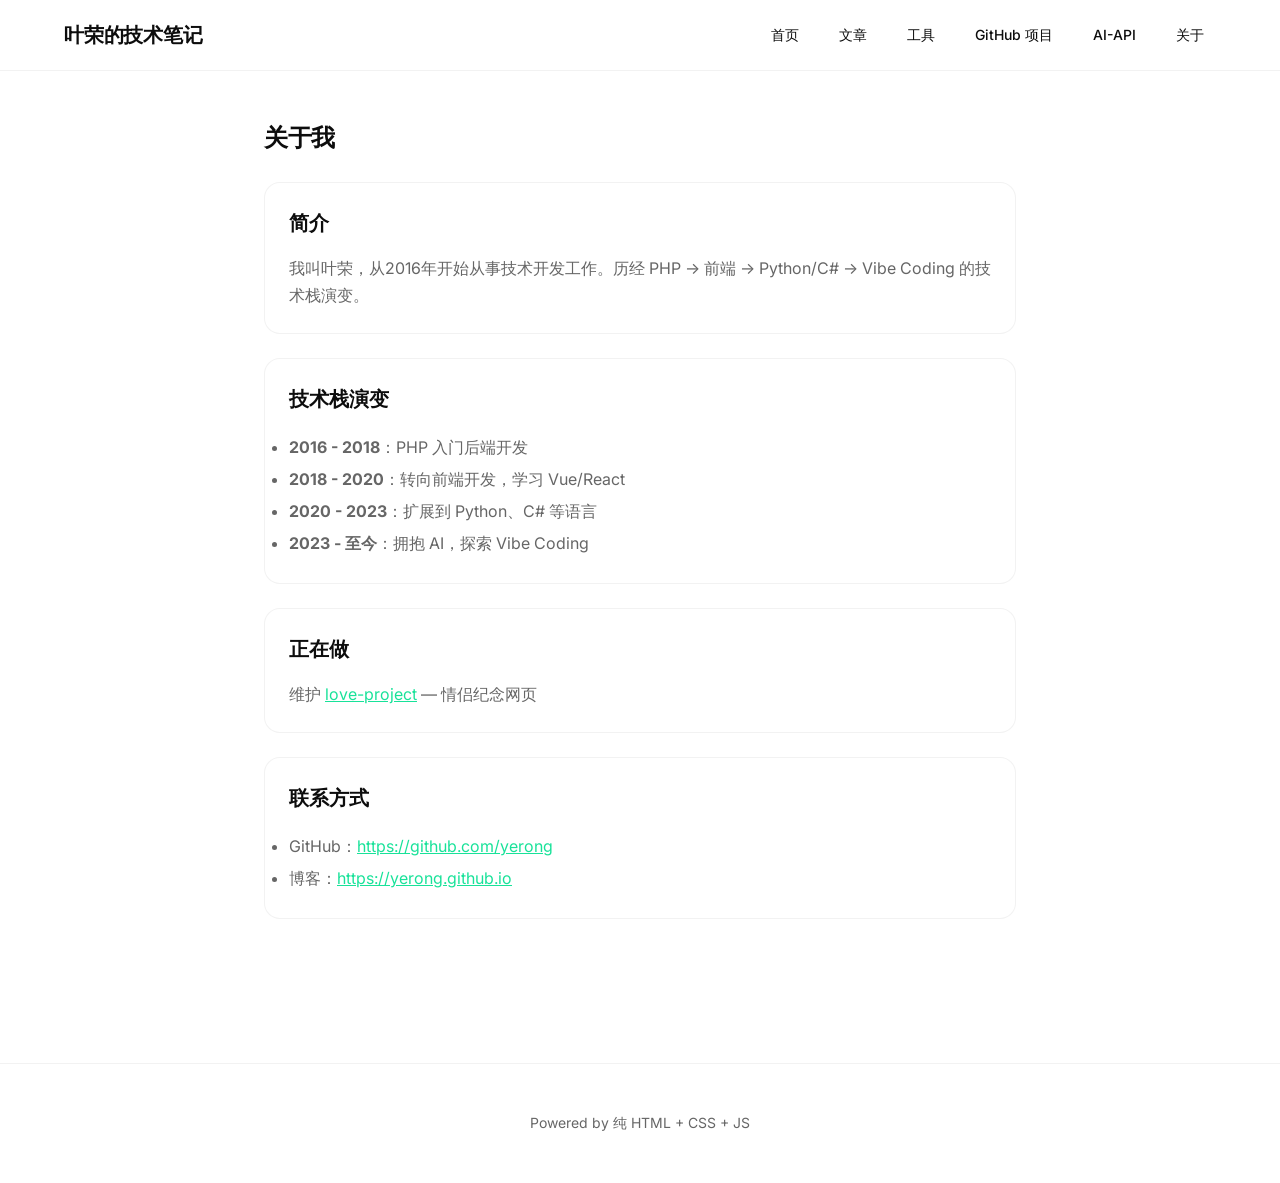
==== about.html @ 1085d3fd "feat: add mobile responsive navigation with hamburger menu - Add hamburger menu button for mobile - " ====
<!DOCTYPE html>
<html lang="zh-CN">
<head>
  <meta charset="UTF-8">
  <meta name="viewport" content="width=device-width, initial-scale=1.0">
  <title>关于 - 叶荣的技术笔记</title>
  <link rel="preconnect" href="https://fonts.googleapis.com">
  <link rel="preconnect" href="https://fonts.gstatic.com" crossorigin>
  <link href="https://fonts.googleapis.com/css2?family=Inter:wght@400;500;600&display=swap" rel="stylesheet">
  <link rel="stylesheet" href="css/style.css">
</head>
<body data-page="about">
  <!-- Header -->
  <header class="header">
    <div class="container header-inner">
      <a href="index.html" class="logo">叶荣的技术笔记</a>
      <nav class="nav">
        <a href="index.html">首页</a>
        <a href="blog.html">文章</a>
        <a href="tools.html">工具</a>
        <a href="github.html">GitHub 项目</a>
        <a href="ai.html">AI-API</a>
        <a href="about.html">关于</a>
      </nav>
      <button class="mobile-menu-btn" onclick="toggleMobileMenu()">
        <svg width="24" height="24" viewBox="0 0 24 24" fill="none" stroke="currentColor" stroke-width="2">
          <line x1="3" y1="6" x2="21" y2="6"></line>
          <line x1="3" y1="12" x2="21" y2="12"></line>
          <line x1="3" y1="18" x2="21" y2="18"></line>
        </svg>
      </button>
    </div>
  </header>

  <!-- Main Content -->
  <section class="section">
    <div class="container container-narrow">
      <h1 class="section-title">关于我</h1>

      <div class="card" style="margin-bottom: var(--space-5);">
        <h2 style="font-size: 20px; margin-bottom: var(--space-4);">简介</h2>
        <p style="color: var(--color-text-secondary); line-height: 1.7;">
          我叫叶荣，从2016年开始从事技术开发工作。历经 PHP → 前端 → Python/C# → Vibe Coding 的技术栈演变。
        </p>
      </div>

      <div class="card" style="margin-bottom: var(--space-5);">
        <h2 style="font-size: 20px; margin-bottom: var(--space-4);">技术栈演变</h2>
        <ul style="color: var(--color-text-secondary); line-height: 2;">
          <li><strong>2016 - 2018</strong>：PHP 入门后端开发</li>
          <li><strong>2018 - 2020</strong>：转向前端开发，学习 Vue/React</li>
          <li><strong>2020 - 2023</strong>：扩展到 Python、C# 等语言</li>
          <li><strong>2023 - 至今</strong>：拥抱 AI，探索 Vibe Coding</li>
        </ul>
      </div>

      <div class="card" style="margin-bottom: var(--space-5);">
        <h2 style="font-size: 20px; margin-bottom: var(--space-4);">正在做</h2>
        <p style="color: var(--color-text-secondary); line-height: 1.7;">
          维护 <a href="https://github.com/yerong/love-project" style="color: var(--color-brand);">love-project</a> — 情侣纪念网页
        </p>
      </div>

      <div class="card">
        <h2 style="font-size: 20px; margin-bottom: var(--space-4);">联系方式</h2>
        <ul style="color: var(--color-text-secondary); line-height: 2;">
          <li>GitHub：<a href="https://github.com/yerong" style="color: var(--color-brand);">https://github.com/yerong</a></li>
          <li>博客：<a href="https://yerong.github.io" style="color: var(--color-brand);">https://yerong.github.io</a></li>
        </ul>
      </div>
    </div>
  </section>

  <!-- Footer -->
  <footer class="footer">
    <div class="container">
      <p>Powered by 纯 HTML + CSS + JS</p>
    </div>
  </footer>
</body>
</html>
---- css/style.css ----
/* Mintlify-inspired Design System */

:root {
  /* Colors */
  --color-primary: #0d0d0d;
  --color-background: #ffffff;
  --color-brand: #18E299;
  --color-brand-light: #d4fae8;
  --color-brand-deep: #0fa76e;
  --color-text-secondary: #666666;
  --color-border: rgba(0, 0, 0, 0.05);
  --color-border-medium: rgba(0, 0, 0, 0.08);

  /* Typography */
  --font-sans: 'Inter', -apple-system, BlinkMacSystemFont, 'Segoe UI', sans-serif;
  --font-mono: 'Geist Mono', 'SF Mono', 'Fira Code', monospace;

  /* Spacing */
  --space-1: 4px;
  --space-2: 8px;
  --space-3: 12px;
  --space-4: 16px;
  --space-5: 24px;
  --space-6: 32px;
  --space-8: 48px;
  --space-12: 96px;

  /* Radius */
  --radius-sm: 4px;
  --radius-md: 8px;
  --radius-lg: 16px;
  --radius-xl: 24px;
  --radius-full: 9999px;
}

* {
  margin: 0;
  padding: 0;
  box-sizing: border-box;
}

html {
  scroll-behavior: smooth;
}

body {
  font-family: var(--font-sans);
  font-size: 16px;
  line-height: 1.6;
  color: var(--color-primary);
  background: var(--color-background);
  -webkit-font-smoothing: antialiased;
}

/* Layout */
.container {
  max-width: 1200px;
  margin: 0 auto;
  padding: 0 var(--space-5);
}

.container-narrow {
  max-width: 800px;
  margin: 0 auto;
  padding: 0 var(--space-5);
}

/* Header */
.header {
  position: sticky;
  top: 0;
  z-index: 100;
  background: rgba(255, 255, 255, 0.9);
  backdrop-filter: blur(12px);
  border-bottom: 1px solid var(--color-border);
  padding: var(--space-4) 0;
}

.header-inner {
  display: flex;
  align-items: center;
  justify-content: space-between;
}

.logo {
  font-size: 20px;
  font-weight: 600;
  color: var(--color-primary);
  text-decoration: none;
  letter-spacing: -0.2px;
}

.logo:hover {
  color: var(--color-brand);
}

.nav {
  display: flex;
  gap: var(--space-4);
}

.nav a {
  font-size: 14px;
  font-weight: 500;
  color: var(--color-primary);
  text-decoration: none;
  padding: var(--space-2) var(--space-3);
  border-radius: var(--radius-md);
  transition: all 0.2s ease;
}

.nav a:hover {
  color: var(--color-brand);
  background: var(--color-brand-light);
}

.nav a.active {
  color: var(--color-brand);
  background: var(--color-brand-light);
}

.mobile-menu-btn {
  display: none;
  background: none;
  border: none;
  cursor: pointer;
  padding: var(--space-2);
  color: var(--color-primary);
}

/* Hero */
.hero {
  padding: var(--space-12) 0;
  text-align: center;
}

.hero h1 {
  font-size: 48px;
  font-weight: 600;
  letter-spacing: -1px;
  line-height: 1.2;
  margin-bottom: var(--space-4);
}

.hero p {
  font-size: 18px;
  color: var(--color-text-secondary);
  max-width: 600px;
  margin: 0 auto;
}

/* Buttons */
.btn {
  display: inline-flex;
  align-items: center;
  justify-content: center;
  padding: var(--space-3) var(--space-5);
  font-family: var(--font-sans);
  font-size: 15px;
  font-weight: 500;
  line-height: 1;
  text-decoration: none;
  border-radius: var(--radius-full);
  border: none;
  cursor: pointer;
  transition: all 0.2s ease;
}

.btn-primary {
  background: var(--color-primary);
  color: #ffffff;
  box-shadow: rgba(0, 0, 0, 0.06) 0px 1px 2px;
}

.btn-primary:hover {
  opacity: 0.9;
}

.btn-secondary {
  background: var(--color-background);
  color: var(--color-primary);
  border: 1px solid var(--color-border-medium);
}

.btn-secondary:hover {
  opacity: 0.9;
}

.btn-brand {
  background: var(--color-brand);
  color: var(--color-primary);
}

.btn-brand:hover {
  background: var(--color-brand-deep);
}

/* Cards */
.card {
  background: var(--color-background);
  border: 1px solid var(--color-border);
  border-radius: var(--radius-lg);
  padding: var(--space-5);
  transition: border-color 0.2s ease;
}

.card:hover {
  border-color: var(--color-border-medium);
}

.card-sm {
  padding: var(--space-4);
}

/* Article Cards */
.article-card {
  display: block;
  text-decoration: none;
  color: inherit;
  padding: var(--space-5);
  border: 1px solid var(--color-border);
  border-radius: var(--radius-lg);
  transition: all 0.2s ease;
}

.article-card:hover {
  border-color: var(--color-border-medium);
  transform: translateY(-2px);
  box-shadow: rgba(0, 0, 0, 0.03) 0px 4px 8px;
}

.article-card h3 {
  font-size: 18px;
  font-weight: 600;
  margin-bottom: var(--space-2);
  letter-spacing: -0.2px;
}

.article-card p {
  font-size: 14px;
  color: var(--color-text-secondary);
  line-height: 1.5;
}

.article-meta {
  display: flex;
  gap: var(--space-4);
  margin-top: var(--space-3);
  font-size: 13px;
  color: var(--color-text-secondary);
}

/* Tags */
.tag {
  display: inline-flex;
  align-items: center;
  padding: var(--space-1) var(--space-3);
  font-size: 13px;
  font-weight: 500;
  border-radius: var(--radius-full);
  background: var(--color-brand-light);
  color: var(--color-brand-deep);
}

.tag-secondary {
  background: #f5f5f5;
  color: var(--color-text-secondary);
}

/* Category Pills */
.category-pills {
  display: flex;
  gap: var(--space-2);
  flex-wrap: wrap;
  margin-bottom: var(--space-6);
}

.category-pill {
  padding: var(--space-2) var(--space-4);
  font-size: 14px;
  font-weight: 500;
  border-radius: var(--radius-full);
  border: 1px solid var(--color-border);
  background: var(--color-background);
  color: var(--color-text-secondary);
  cursor: pointer;
  transition: all 0.2s ease;
}

.category-pill:hover {
  border-color: var(--color-brand);
  color: var(--color-brand);
}

.category-pill.active {
  background: var(--color-primary);
  color: #ffffff;
  border-color: var(--color-primary);
}

/* Article List */
.article-list {
  display: flex;
  flex-direction: column;
  gap: var(--space-4);
}

/* Article Detail */
.article-header {
  padding: var(--space-8) 0;
  border-bottom: 1px solid var(--color-border);
  margin-bottom: var(--space-6);
}

.article-header h1 {
  font-size: 36px;
  font-weight: 600;
  letter-spacing: -0.8px;
  line-height: 1.2;
  margin-bottom: var(--space-4);
}

.article-content {
  font-size: 17px;
  line-height: 1.7;
}

.article-content h1,
.article-content h2,
.article-content h3,
.article-content h4 {
  margin-top: var(--space-8);
  margin-bottom: var(--space-4);
  letter-spacing: -0.2px;
}

.article-content h1 { font-size: 28px; }
.article-content h2 { font-size: 24px; }
.article-content h3 { font-size: 20px; }

.article-content p {
  margin-bottom: var(--space-4);
}

.article-content a {
  color: var(--color-brand);
  text-decoration: underline;
  text-underline-offset: 2px;
}

.article-content a:hover {
  color: var(--color-brand-deep);
}

.article-content code {
  font-family: var(--font-mono);
  font-size: 14px;
  background: #f5f5f5;
  padding: 2px 6px;
  border-radius: var(--radius-sm);
}

.article-content pre {
  background: #0d0d0d;
  color: #ffffff;
  padding: var(--space-4);
  border-radius: var(--radius-md);
  overflow-x: auto;
  margin: var(--space-5) 0;
}

.article-content pre code {
  background: none;
  padding: 0;
  color: inherit;
}

.article-content blockquote {
  border-left: 3px solid var(--color-brand);
  padding-left: var(--space-4);
  margin: var(--space-5) 0;
  color: var(--color-text-secondary);
  font-style: italic;
}

.article-content ul,
.article-content ol {
  margin: var(--space-4) 0;
  padding-left: var(--space-6);
}

.article-content li {
  margin-bottom: var(--space-2);
}

/* Comments Section */
.comments-section {
  margin-top: var(--space-12);
  padding-top: var(--space-8);
  border-top: 1px solid var(--color-border);
}

/* Tools Page */
.tools-grid {
  display: grid;
  grid-template-columns: repeat(auto-fill, minmax(280px, 1fr));
  gap: var(--space-4);
}

.tool-category {
  margin-bottom: var(--space-8);
}

.tool-category h2 {
  font-size: 20px;
  font-weight: 600;
  margin-bottom: var(--space-4);
  padding-bottom: var(--space-2);
  border-bottom: 1px solid var(--color-border);
}

.tool-item {
  display: flex;
  align-items: flex-start;
  gap: var(--space-3);
  padding: var(--space-3);
  border-radius: var(--radius-md);
  text-decoration: none;
  color: inherit;
  transition: all 0.2s ease;
  border: 1px solid var(--color-border);
}

.tool-item:hover {
  border-color: var(--color-brand);
  background: var(--color-brand-light);
}

.tool-item-icon {
  width: 36px;
  height: 36px;
  border-radius: var(--radius-md);
  background: #f5f5f5;
  display: flex;
  align-items: center;
  justify-content: center;
  font-size: 14px;
  font-weight: 600;
  flex-shrink: 0;
  color: var(--color-text-secondary);
}

.tool-item:hover .tool-item-icon {
  background: var(--color-brand);
  color: white;
}

.tool-item-content {
  flex: 1;
  min-width: 0;
}

.tool-item-title {
  font-size: 14px;
  font-weight: 500;
  color: var(--color-primary);
  white-space: nowrap;
  overflow: hidden;
  text-overflow: ellipsis;
}

.tool-item-desc {
  font-size: 12px;
  color: var(--color-text-secondary);
  margin-top: 2px;
  display: -webkit-box;
  -webkit-line-clamp: 2;
  -webkit-box-orient: vertical;
  overflow: hidden;
}

/* GitHub Projects Section - Larger Cards */
.github-projects-section {
  margin-top: var(--space-8);
}

.github-projects-section h2 {
  font-size: 20px;
  font-weight: 600;
  margin-bottom: var(--space-4);
  padding-bottom: var(--space-2);
  border-bottom: 1px solid var(--color-border);
}

.github-grid {
  display: grid;
  grid-template-columns: repeat(auto-fill, minmax(320px, 1fr));
  gap: var(--space-4);
}

.github-grid-full {
  display: grid;
  grid-template-columns: repeat(auto-fill, minmax(340px, 1fr));
  gap: var(--space-5);
}

.github-card {
  display: block;
  padding: var(--space-4);
  border: 1px solid var(--color-border);
  border-radius: var(--radius-lg);
  text-decoration: none;
  color: inherit;
  transition: all 0.2s ease;
}

.github-card:hover {
  border-color: var(--color-brand);
  transform: translateY(-2px);
  box-shadow: 0 4px 12px rgba(24, 226, 153, 0.1);
}

.github-card-header {
  display: flex;
  align-items: center;
  gap: var(--space-3);
  margin-bottom: var(--space-3);
}

.github-card-icon {
  width: 40px;
  height: 40px;
  border-radius: var(--radius-md);
  background: #24292e;
  display: flex;
  align-items: center;
  justify-content: center;
  color: white;
  font-size: 12px;
  font-weight: 600;
  flex-shrink: 0;
}

.github-card:hover .github-card-icon {
  background: var(--color-brand);
}

.github-card-title {
  font-size: 15px;
  font-weight: 600;
  color: var(--color-primary);
  white-space: nowrap;
  overflow: hidden;
  text-overflow: ellipsis;
}

.github-card-desc {
  font-size: 13px;
  color: var(--color-text-secondary);
  line-height: 1.5;
  display: -webkit-box;
  -webkit-line-clamp: 2;
  -webkit-box-orient: vertical;
  overflow: hidden;
}

.github-card-link {
  display: inline-flex;
  align-items: center;
  gap: var(--space-1);
  margin-top: var(--space-3);
  font-size: 13px;
  color: var(--color-brand);
  font-weight: 500;
}

.github-card:hover .github-card-link {
  color: var(--color-brand-deep);
}

/* AI Platform Cards */
.ai-grid {
  display: grid;
  grid-template-columns: repeat(auto-fill, minmax(300px, 1fr));
  gap: var(--space-4);
}

.ai-card {
  display: block;
  padding: var(--space-4);
  border: 1px solid var(--color-border);
  border-radius: var(--radius-lg);
  text-decoration: none;
  color: inherit;
  transition: all 0.2s ease;
}

.ai-card:hover {
  border-color: var(--color-brand);
  transform: translateY(-2px);
  box-shadow: 0 4px 12px rgba(24, 226, 153, 0.1);
}

.ai-card-header {
  display: flex;
  align-items: center;
  gap: var(--space-3);
  margin-bottom: var(--space-3);
}

.ai-card-icon {
  width: 40px;
  height: 40px;
  border-radius: var(--radius-md);
  display: flex;
  align-items: center;
  justify-content: center;
  color: white;
  font-size: 12px;
  font-weight: 600;
  flex-shrink: 0;
}

.ai-card:hover .ai-card-icon {
  background: var(--color-brand) !important;
}

.ai-card-title {
  font-size: 15px;
  font-weight: 600;
  color: var(--color-primary);
}

.ai-card-desc {
  font-size: 13px;
  color: var(--color-text-secondary);
  line-height: 1.5;
}

/* Footer */
.footer {
  padding: var(--space-8) 0;
  border-top: 1px solid var(--color-border);
  margin-top: var(--space-12);
  text-align: center;
  color: var(--color-text-secondary);
  font-size: 14px;
}

/* Section */
.section {
  padding: var(--space-8) 0;
}

.section-title {
  font-size: 24px;
  font-weight: 600;
  margin-bottom: var(--space-5);
  letter-spacing: -0.4px;
}

/* Empty State */
.empty-state {
  text-align: center;
  padding: var(--space-12) var(--space-5);
  color: var(--color-text-secondary);
}

.empty-state h3 {
  font-size: 18px;
  margin-bottom: var(--space-2);
}

/* Responsive */
@media (max-width: 768px) {
  .header-inner {
    flex-direction: column;
    gap: var(--space-4);
  }

  .nav {
    display: none;
    flex-wrap: wrap;
    justify-content: center;
    gap: var(--space-2);
    padding: var(--space-3) 0;
    border-top: 1px solid var(--color-border);
  }

  .nav.active {
    display: flex;
  }

  .nav a {
    font-size: 13px;
    padding: var(--space-1) var(--space-2);
  }

  .mobile-menu-btn {
    display: flex;
  }

  .hero h1 {
    font-size: 32px;
  }

  .hero p {
    font-size: 16px;
  }

  .article-header h1 {
    font-size: 28px;
  }

  .tools-grid,
  .github-grid,
  .github-grid-full,
  .ai-grid {
    grid-template-columns: 1fr;
  }
}
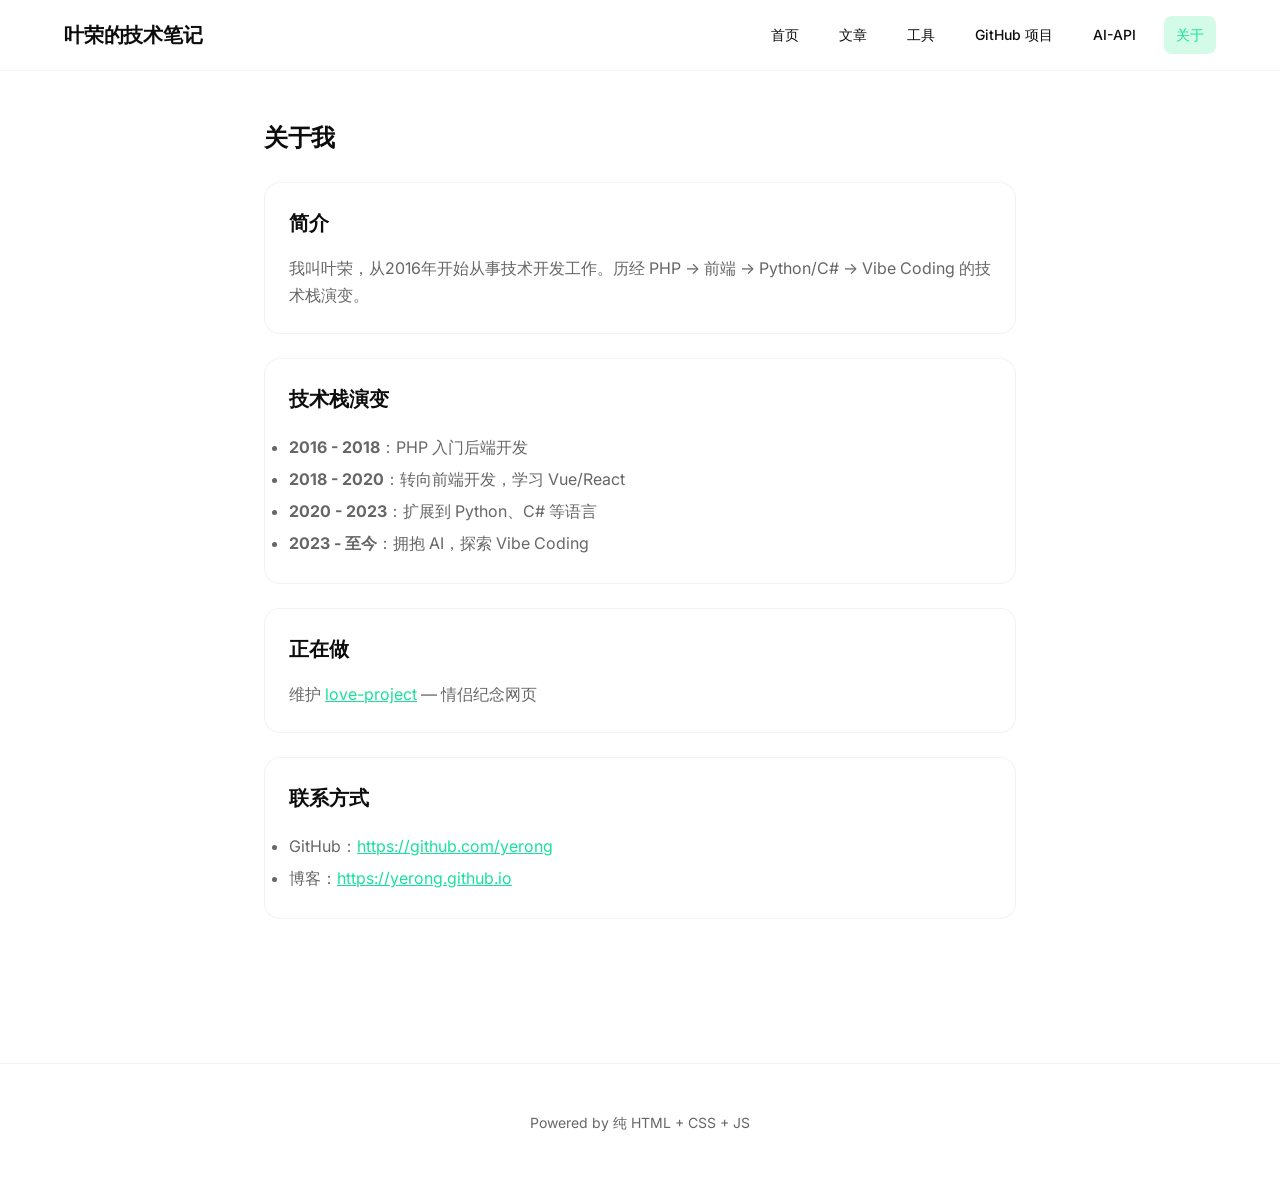
==== commit 740bc834: "fix: add app.js to all pages and improve mobile nav - Load app.js on tools, github, ai, about pages " ====
--- a/about.html
+++ b/about.html
@@ -77,5 +77,7 @@
       <p>Powered by 纯 HTML + CSS + JS</p>
     </div>
   </footer>
+
+  <script src="js/app.js"></script>
 </body>
 </html>
--- a/css/style.css
+++ b/css/style.css
@@ -70,7 +70,7 @@
   position: sticky;
   top: 0;
   z-index: 100;
-  background: rgba(255, 255, 255, 0.9);
+  background: rgba(255, 255, 255, 0.95);
   backdrop-filter: blur(12px);
   border-bottom: 1px solid var(--color-border);
   padding: var(--space-4) 0;
@@ -673,18 +673,38 @@
 
 /* Responsive */
 @media (max-width: 768px) {
+  .header {
+    padding: var(--space-3) 0;
+  }
+
   .header-inner {
+    flex-direction: row;
+    justify-content: space-between;
+    align-items: center;
+  }
+
+  .logo {
+    font-size: 18px;
+  }
+
+  .mobile-menu-btn {
+    display: flex;
+    padding: var(--space-2);
+  }
+
+  .nav {
+    position: absolute;
+    top: 100%;
+    left: 0;
+    right: 0;
+    background: white;
     flex-direction: column;
-    gap: var(--space-4);
-  }
-
-  .nav {
+    gap: 0;
+    padding: 0;
+    border-top: 1px solid var(--color-border);
+    box-shadow: 0 4px 12px rgba(0,0,0,0.1);
     display: none;
-    flex-wrap: wrap;
-    justify-content: center;
-    gap: var(--space-2);
-    padding: var(--space-3) 0;
-    border-top: 1px solid var(--color-border);
+    z-index: 99;
   }
 
   .nav.active {
@@ -692,24 +712,35 @@
   }
 
   .nav a {
-    font-size: 13px;
-    padding: var(--space-1) var(--space-2);
-  }
-
-  .mobile-menu-btn {
-    display: flex;
+    display: block;
+    padding: var(--space-4);
+    font-size: 15px;
+    border-bottom: 1px solid var(--color-border);
+    text-align: center;
+  }
+
+  .nav a:last-child {
+    border-bottom: none;
+  }
+
+  .nav a:hover {
+    background: var(--color-brand-light);
+  }
+
+  .hero {
+    padding: var(--space-8) 0;
   }
 
   .hero h1 {
-    font-size: 32px;
+    font-size: 28px;
   }
 
   .hero p {
-    font-size: 16px;
+    font-size: 14px;
   }
 
   .article-header h1 {
-    font-size: 28px;
+    font-size: 24px;
   }
 
   .tools-grid,
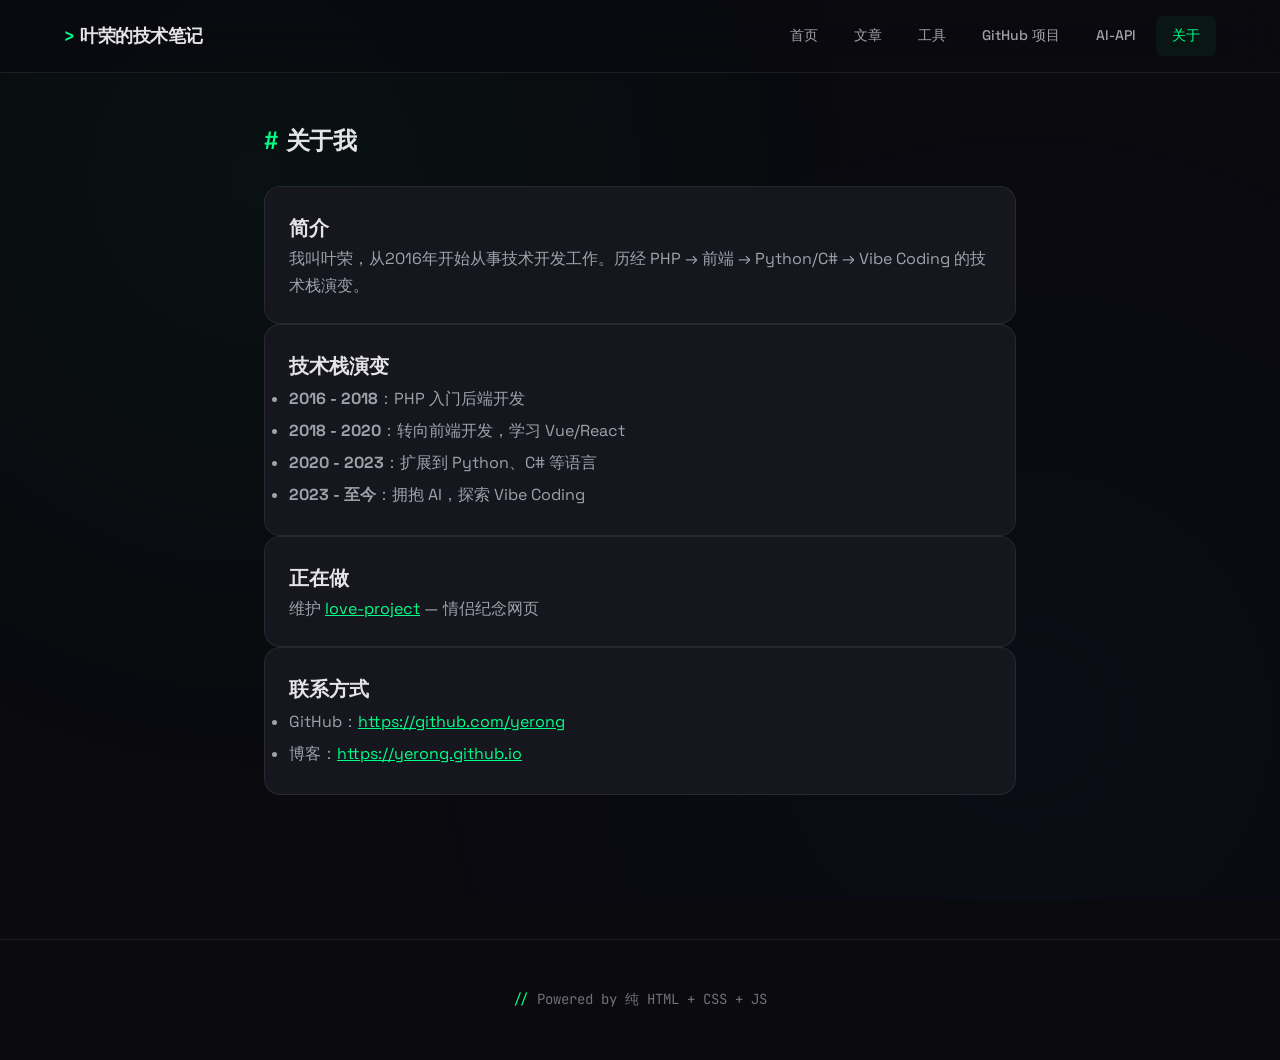
==== commit 109e338c: "feat: 优化博客界面，采用全新赛博朋克极简主义设计，更新所有页面样式和字体" ====
--- a/about.html
+++ b/about.html
@@ -6,7 +6,7 @@
   <title>关于 - 叶荣的技术笔记</title>
   <link rel="preconnect" href="https://fonts.googleapis.com">
   <link rel="preconnect" href="https://fonts.gstatic.com" crossorigin>
-  <link href="https://fonts.googleapis.com/css2?family=Inter:wght@400;500;600&display=swap" rel="stylesheet">
+  <link href="https://fonts.googleapis.com/css2?family=Space+Grotesk:wght@400;500;600;700&family=JetBrains+Mono:wght@400;500;600&display=swap" rel="stylesheet">
   <link rel="stylesheet" href="css/style.css">
 </head>
 <body data-page="about">
--- a/css/style.css
+++ b/css/style.css
@@ -1,37 +1,71 @@
-/* Mintlify-inspired Design System */
+/* ========================================
+   CYBER TECH BLOG - Design System
+   现代极简主义 + 技术感 + 赛博朋克元素
+   ======================================== */
 
 :root {
-  /* Colors */
-  --color-primary: #0d0d0d;
-  --color-background: #ffffff;
-  --color-brand: #18E299;
-  --color-brand-light: #d4fae8;
-  --color-brand-deep: #0fa76e;
-  --color-text-secondary: #666666;
-  --color-border: rgba(0, 0, 0, 0.05);
-  --color-border-medium: rgba(0, 0, 0, 0.08);
-
+  /* Colors - Dark Theme with Neon Accents */
+  --color-bg-primary: #0a0a0f;
+  --color-bg-secondary: #12121a;
+  --color-bg-tertiary: #1a1a24;
+  --color-bg-card: #16161f;
+  --color-bg-hover: #1e1e2a;
+  
+  --color-text-primary: #e4e4e7;
+  --color-text-secondary: #a1a1aa;
+  --color-text-muted: #71717a;
+  
+  --color-brand: #00ff88;
+  --color-brand-dim: #00cc6a;
+  --color-brand-glow: rgba(0, 255, 136, 0.15);
+  --color-brand-subtle: rgba(0, 255, 136, 0.05);
+  
+  --color-accent-blue: #3b82f6;
+  --color-accent-purple: #a855f7;
+  --color-accent-orange: #f97316;
+  --color-accent-pink: #ec4899;
+  
+  --color-border: rgba(255, 255, 255, 0.08);
+  --color-border-hover: rgba(255, 255, 255, 0.15);
+  --color-border-brand: rgba(0, 255, 136, 0.3);
+  
   /* Typography */
-  --font-sans: 'Inter', -apple-system, BlinkMacSystemFont, 'Segoe UI', sans-serif;
-  --font-mono: 'Geist Mono', 'SF Mono', 'Fira Code', monospace;
-
+  --font-display: 'Space Grotesk', -apple-system, sans-serif;
+  --font-body: 'Space Grotesk', -apple-system, sans-serif;
+  --font-mono: 'JetBrains Mono', 'Fira Code', monospace;
+  
   /* Spacing */
-  --space-1: 4px;
-  --space-2: 8px;
-  --space-3: 12px;
-  --space-4: 16px;
-  --space-5: 24px;
-  --space-6: 32px;
-  --space-8: 48px;
-  --space-12: 96px;
-
+  --space-xs: 4px;
+  --space-sm: 8px;
+  --space-md: 16px;
+  --space-lg: 24px;
+  --space-xl: 32px;
+  --space-2xl: 48px;
+  --space-3xl: 64px;
+  --space-4xl: 96px;
+  
   /* Radius */
-  --radius-sm: 4px;
-  --radius-md: 8px;
+  --radius-sm: 6px;
+  --radius-md: 12px;
   --radius-lg: 16px;
   --radius-xl: 24px;
   --radius-full: 9999px;
-}
+  
+  /* Shadows */
+  --shadow-sm: 0 2px 8px rgba(0, 0, 0, 0.3);
+  --shadow-md: 0 4px 16px rgba(0, 0, 0, 0.4);
+  --shadow-lg: 0 8px 32px rgba(0, 0, 0, 0.5);
+  --shadow-glow: 0 0 20px rgba(0, 255, 136, 0.2);
+  
+  /* Transitions */
+  --transition-fast: 0.15s ease;
+  --transition-base: 0.25s ease;
+  --transition-slow: 0.4s ease;
+}
+
+/* ========================================
+   Base Styles
+   ======================================== */
 
 * {
   margin: 0;
@@ -41,53 +75,99 @@
 
 html {
   scroll-behavior: smooth;
+  font-size: 16px;
 }
 
 body {
-  font-family: var(--font-sans);
-  font-size: 16px;
-  line-height: 1.6;
-  color: var(--color-primary);
-  background: var(--color-background);
+  font-family: var(--font-body);
+  font-size: 1rem;
+  line-height: 1.7;
+  color: var(--color-text-primary);
+  background: var(--color-bg-primary);
   -webkit-font-smoothing: antialiased;
-}
-
-/* Layout */
+  -moz-osx-font-smoothing: grayscale;
+  overflow-x: hidden;
+}
+
+body::before {
+  content: '';
+  position: fixed;
+  top: 0;
+  left: 0;
+  right: 0;
+  bottom: 0;
+  background: 
+    radial-gradient(circle at 20% 20%, rgba(0, 255, 136, 0.03) 0%, transparent 50%),
+    radial-gradient(circle at 80% 80%, rgba(59, 130, 246, 0.03) 0%, transparent 50%);
+  pointer-events: none;
+  z-index: -1;
+}
+
+::selection {
+  background: var(--color-brand);
+  color: var(--color-bg-primary);
+}
+
+/* ========================================
+   Layout
+   ======================================== */
+
 .container {
   max-width: 1200px;
   margin: 0 auto;
-  padding: 0 var(--space-5);
+  padding: 0 var(--space-lg);
 }
 
 .container-narrow {
   max-width: 800px;
   margin: 0 auto;
-  padding: 0 var(--space-5);
-}
-
-/* Header */
+  padding: 0 var(--space-lg);
+}
+
+/* ========================================
+   Header
+   ======================================== */
+
 .header {
   position: sticky;
   top: 0;
   z-index: 100;
-  background: rgba(255, 255, 255, 0.95);
-  backdrop-filter: blur(12px);
+  background: rgba(10, 10, 15, 0.8);
+  backdrop-filter: blur(20px);
   border-bottom: 1px solid var(--color-border);
-  padding: var(--space-4) 0;
+  padding: var(--space-md) 0;
 }
 
 .header-inner {
   display: flex;
   align-items: center;
   justify-content: space-between;
+  gap: var(--space-lg);
 }
 
 .logo {
-  font-size: 20px;
+  font-family: var(--font-mono);
+  font-size: 1.125rem;
   font-weight: 600;
-  color: var(--color-primary);
+  color: var(--color-text-primary);
   text-decoration: none;
-  letter-spacing: -0.2px;
+  letter-spacing: -0.5px;
+  position: relative;
+  padding-left: var(--space-md);
+}
+
+.logo::before {
+  content: '>';
+  position: absolute;
+  left: 0;
+  color: var(--color-brand);
+  font-weight: 700;
+  animation: blink 1.5s infinite;
+}
+
+@keyframes blink {
+  0%, 50% { opacity: 1; }
+  51%, 100% { opacity: 0; }
 }
 
 .logo:hover {
@@ -96,363 +176,501 @@
 
 .nav {
   display: flex;
-  gap: var(--space-4);
+  gap: var(--space-xs);
 }
 
 .nav a {
-  font-size: 14px;
+  font-size: 0.875rem;
   font-weight: 500;
-  color: var(--color-primary);
+  color: var(--color-text-secondary);
   text-decoration: none;
-  padding: var(--space-2) var(--space-3);
-  border-radius: var(--radius-md);
-  transition: all 0.2s ease;
+  padding: var(--space-sm) var(--space-md);
+  border-radius: var(--radius-sm);
+  transition: all var(--transition-fast);
+  position: relative;
 }
 
 .nav a:hover {
-  color: var(--color-brand);
-  background: var(--color-brand-light);
+  color: var(--color-text-primary);
+  background: var(--color-bg-hover);
 }
 
 .nav a.active {
   color: var(--color-brand);
-  background: var(--color-brand-light);
+  background: var(--color-brand-subtle);
 }
 
 .mobile-menu-btn {
   display: none;
   background: none;
-  border: none;
+  border: 1px solid var(--color-border);
+  border-radius: var(--radius-sm);
   cursor: pointer;
-  padding: var(--space-2);
-  color: var(--color-primary);
-}
-
-/* Hero */
+  padding: var(--space-sm);
+  color: var(--color-text-primary);
+  transition: all var(--transition-fast);
+}
+
+.mobile-menu-btn:hover {
+  border-color: var(--color-brand);
+  color: var(--color-brand);
+}
+
+/* ========================================
+   Hero Section
+   ======================================== */
+
 .hero {
-  padding: var(--space-12) 0;
+  padding: var(--space-4xl) 0;
   text-align: center;
+  position: relative;
+}
+
+.hero::before {
+  content: '';
+  position: absolute;
+  top: 50%;
+  left: 50%;
+  transform: translate(-50%, -50%);
+  width: 600px;
+  height: 600px;
+  background: radial-gradient(circle, var(--color-brand-glow) 0%, transparent 70%);
+  pointer-events: none;
+  z-index: -1;
 }
 
 .hero h1 {
-  font-size: 48px;
-  font-weight: 600;
-  letter-spacing: -1px;
-  line-height: 1.2;
-  margin-bottom: var(--space-4);
+  font-family: var(--font-display);
+  font-size: 3.5rem;
+  font-weight: 700;
+  letter-spacing: -2px;
+  line-height: 1.1;
+  margin-bottom: var(--space-lg);
+  background: linear-gradient(135deg, var(--color-text-primary) 0%, var(--color-brand) 100%);
+  -webkit-background-clip: text;
+  -webkit-text-fill-color: transparent;
+  background-clip: text;
 }
 
 .hero p {
-  font-size: 18px;
+  font-size: 1.125rem;
   color: var(--color-text-secondary);
   max-width: 600px;
   margin: 0 auto;
 }
 
-/* Buttons */
+/* ========================================
+   Buttons
+   ======================================== */
+
 .btn {
   display: inline-flex;
   align-items: center;
   justify-content: center;
-  padding: var(--space-3) var(--space-5);
-  font-family: var(--font-sans);
-  font-size: 15px;
-  font-weight: 500;
+  gap: var(--space-sm);
+  padding: var(--space-sm) var(--space-lg);
+  font-family: var(--font-body);
+  font-size: 0.875rem;
+  font-weight: 600;
   line-height: 1;
   text-decoration: none;
-  border-radius: var(--radius-full);
+  border-radius: var(--radius-sm);
   border: none;
   cursor: pointer;
-  transition: all 0.2s ease;
+  transition: all var(--transition-base);
 }
 
 .btn-primary {
-  background: var(--color-primary);
-  color: #ffffff;
-  box-shadow: rgba(0, 0, 0, 0.06) 0px 1px 2px;
+  background: var(--color-brand);
+  color: var(--color-bg-primary);
+  box-shadow: var(--shadow-glow);
 }
 
 .btn-primary:hover {
-  opacity: 0.9;
+  background: var(--color-brand-dim);
+  transform: translateY(-2px);
+  box-shadow: 0 0 30px rgba(0, 255, 136, 0.3);
 }
 
 .btn-secondary {
-  background: var(--color-background);
-  color: var(--color-primary);
-  border: 1px solid var(--color-border-medium);
+  background: var(--color-bg-tertiary);
+  color: var(--color-text-primary);
+  border: 1px solid var(--color-border);
 }
 
 .btn-secondary:hover {
-  opacity: 0.9;
-}
-
-.btn-brand {
-  background: var(--color-brand);
-  color: var(--color-primary);
-}
-
-.btn-brand:hover {
-  background: var(--color-brand-deep);
-}
-
-/* Cards */
+  border-color: var(--color-brand);
+  color: var(--color-brand);
+}
+
+.btn-ghost {
+  background: transparent;
+  color: var(--color-text-secondary);
+  border: 1px solid var(--color-border);
+}
+
+.btn-ghost:hover {
+  border-color: var(--color-brand);
+  color: var(--color-brand);
+  background: var(--color-brand-subtle);
+}
+
+/* ========================================
+   Cards
+   ======================================== */
+
 .card {
-  background: var(--color-background);
+  background: var(--color-bg-card);
   border: 1px solid var(--color-border);
   border-radius: var(--radius-lg);
-  padding: var(--space-5);
-  transition: border-color 0.2s ease;
+  padding: var(--space-lg);
+  transition: all var(--transition-base);
 }
 
 .card:hover {
-  border-color: var(--color-border-medium);
-}
-
-.card-sm {
-  padding: var(--space-4);
-}
-
-/* Article Cards */
+  border-color: var(--color-border-hover);
+  box-shadow: var(--shadow-md);
+}
+
+/* ========================================
+   Article Cards
+   ======================================== */
+
 .article-card {
   display: block;
   text-decoration: none;
   color: inherit;
-  padding: var(--space-5);
+  padding: var(--space-lg);
+  background: var(--color-bg-card);
   border: 1px solid var(--color-border);
   border-radius: var(--radius-lg);
-  transition: all 0.2s ease;
+  transition: all var(--transition-base);
+  position: relative;
+  overflow: hidden;
+}
+
+.article-card::before {
+  content: '';
+  position: absolute;
+  top: 0;
+  left: 0;
+  width: 3px;
+  height: 100%;
+  background: var(--color-brand);
+  transform: scaleY(0);
+  transition: transform var(--transition-base);
 }
 
 .article-card:hover {
-  border-color: var(--color-border-medium);
-  transform: translateY(-2px);
-  box-shadow: rgba(0, 0, 0, 0.03) 0px 4px 8px;
+  border-color: var(--color-border-brand);
+  transform: translateX(4px);
+  box-shadow: var(--shadow-md);
+}
+
+.article-card:hover::before {
+  transform: scaleY(1);
 }
 
 .article-card h3 {
-  font-size: 18px;
+  font-family: var(--font-display);
+  font-size: 1.125rem;
   font-weight: 600;
-  margin-bottom: var(--space-2);
-  letter-spacing: -0.2px;
+  margin-bottom: var(--space-sm);
+  letter-spacing: -0.3px;
+  color: var(--color-text-primary);
 }
 
 .article-card p {
-  font-size: 14px;
+  font-size: 0.875rem;
   color: var(--color-text-secondary);
-  line-height: 1.5;
+  line-height: 1.6;
 }
 
 .article-meta {
   display: flex;
-  gap: var(--space-4);
-  margin-top: var(--space-3);
-  font-size: 13px;
-  color: var(--color-text-secondary);
-}
-
-/* Tags */
+  gap: var(--space-md);
+  margin-top: var(--space-md);
+  font-size: 0.75rem;
+  color: var(--color-text-muted);
+  font-family: var(--font-mono);
+}
+
+.article-meta span {
+  display: flex;
+  align-items: center;
+  gap: var(--space-xs);
+}
+
+/* ========================================
+   Tags & Categories
+   ======================================== */
+
 .tag {
   display: inline-flex;
   align-items: center;
-  padding: var(--space-1) var(--space-3);
-  font-size: 13px;
+  padding: var(--space-xs) var(--space-sm);
+  font-size: 0.75rem;
+  font-weight: 600;
+  border-radius: var(--radius-sm);
+  background: var(--color-brand-subtle);
+  color: var(--color-brand);
+  font-family: var(--font-mono);
+  text-transform: uppercase;
+  letter-spacing: 0.5px;
+}
+
+.category-pills {
+  display: flex;
+  gap: var(--space-sm);
+  flex-wrap: wrap;
+  margin-bottom: var(--space-xl);
+}
+
+.category-pill {
+  padding: var(--space-sm) var(--space-md);
+  font-size: 0.875rem;
   font-weight: 500;
   border-radius: var(--radius-full);
-  background: var(--color-brand-light);
-  color: var(--color-brand-deep);
-}
-
-.tag-secondary {
-  background: #f5f5f5;
-  color: var(--color-text-secondary);
-}
-
-/* Category Pills */
-.category-pills {
-  display: flex;
-  gap: var(--space-2);
-  flex-wrap: wrap;
-  margin-bottom: var(--space-6);
-}
-
-.category-pill {
-  padding: var(--space-2) var(--space-4);
-  font-size: 14px;
-  font-weight: 500;
-  border-radius: var(--radius-full);
-  border: 1px solid var(--color-border);
-  background: var(--color-background);
+  border: 1px solid var(--color-border);
+  background: var(--color-bg-secondary);
   color: var(--color-text-secondary);
   cursor: pointer;
-  transition: all 0.2s ease;
+  transition: all var(--transition-fast);
+  font-family: var(--font-mono);
 }
 
 .category-pill:hover {
   border-color: var(--color-brand);
   color: var(--color-brand);
+  background: var(--color-brand-subtle);
 }
 
 .category-pill.active {
-  background: var(--color-primary);
-  color: #ffffff;
-  border-color: var(--color-primary);
-}
-
-/* Article List */
+  background: var(--color-brand);
+  color: var(--color-bg-primary);
+  border-color: var(--color-brand);
+  box-shadow: var(--shadow-glow);
+}
+
+/* ========================================
+   Article List
+   ======================================== */
+
 .article-list {
   display: flex;
   flex-direction: column;
-  gap: var(--space-4);
-}
-
-/* Article Detail */
+  gap: var(--space-md);
+}
+
+/* ========================================
+   Article Detail Page
+   ======================================== */
+
 .article-header {
-  padding: var(--space-8) 0;
+  padding: var(--space-3xl) 0;
   border-bottom: 1px solid var(--color-border);
-  margin-bottom: var(--space-6);
+  margin-bottom: var(--space-xl);
 }
 
 .article-header h1 {
-  font-size: 36px;
-  font-weight: 600;
-  letter-spacing: -0.8px;
+  font-family: var(--font-display);
+  font-size: 2.5rem;
+  font-weight: 700;
+  letter-spacing: -1px;
   line-height: 1.2;
-  margin-bottom: var(--space-4);
+  margin-bottom: var(--space-lg);
+  color: var(--color-text-primary);
+}
+
+.article-stats {
+  display: flex;
+  gap: var(--space-md);
+  font-size: 0.875rem;
+  color: var(--color-text-muted);
+  font-family: var(--font-mono);
+}
+
+.article-stats .stat-item {
+  display: flex;
+  align-items: center;
+  gap: var(--space-xs);
 }
 
 .article-content {
-  font-size: 17px;
-  line-height: 1.7;
+  font-size: 1rem;
+  line-height: 1.8;
+  color: var(--color-text-primary);
 }
 
 .article-content h1,
 .article-content h2,
 .article-content h3,
 .article-content h4 {
-  margin-top: var(--space-8);
-  margin-bottom: var(--space-4);
-  letter-spacing: -0.2px;
-}
-
-.article-content h1 { font-size: 28px; }
-.article-content h2 { font-size: 24px; }
-.article-content h3 { font-size: 20px; }
+  font-family: var(--font-display);
+  margin-top: var(--space-2xl);
+  margin-bottom: var(--space-md);
+  letter-spacing: -0.5px;
+  color: var(--color-text-primary);
+}
+
+.article-content h1 { font-size: 2rem; }
+.article-content h2 { 
+  font-size: 1.5rem;
+  padding-bottom: var(--space-sm);
+  border-bottom: 1px solid var(--color-border);
+}
+.article-content h3 { font-size: 1.25rem; }
+.article-content h4 { font-size: 1.125rem; }
 
 .article-content p {
-  margin-bottom: var(--space-4);
+  margin-bottom: var(--space-md);
 }
 
 .article-content a {
   color: var(--color-brand);
-  text-decoration: underline;
-  text-underline-offset: 2px;
+  text-decoration: none;
+  border-bottom: 1px solid transparent;
+  transition: border-color var(--transition-fast);
 }
 
 .article-content a:hover {
-  color: var(--color-brand-deep);
+  border-bottom-color: var(--color-brand);
 }
 
 .article-content code {
   font-family: var(--font-mono);
-  font-size: 14px;
-  background: #f5f5f5;
-  padding: 2px 6px;
+  font-size: 0.875rem;
+  background: var(--color-bg-tertiary);
+  padding: 2px 8px;
   border-radius: var(--radius-sm);
+  color: var(--color-brand);
 }
 
 .article-content pre {
-  background: #0d0d0d;
-  color: #ffffff;
-  padding: var(--space-4);
+  background: var(--color-bg-secondary);
+  border: 1px solid var(--color-border);
+  padding: var(--space-lg);
   border-radius: var(--radius-md);
   overflow-x: auto;
-  margin: var(--space-5) 0;
+  margin: var(--space-lg) 0;
+  position: relative;
+}
+
+.article-content pre::before {
+  content: attr(data-lang);
+  position: absolute;
+  top: var(--space-sm);
+  right: var(--space-sm);
+  font-size: 0.75rem;
+  color: var(--color-text-muted);
+  font-family: var(--font-mono);
+  text-transform: uppercase;
 }
 
 .article-content pre code {
   background: none;
   padding: 0;
-  color: inherit;
+  color: var(--color-text-primary);
 }
 
 .article-content blockquote {
   border-left: 3px solid var(--color-brand);
-  padding-left: var(--space-4);
-  margin: var(--space-5) 0;
+  padding-left: var(--space-lg);
+  margin: var(--space-lg) 0;
   color: var(--color-text-secondary);
   font-style: italic;
+  background: var(--color-brand-subtle);
+  padding: var(--space-md) var(--space-lg);
+  border-radius: 0 var(--radius-md) var(--radius-md) 0;
 }
 
 .article-content ul,
 .article-content ol {
-  margin: var(--space-4) 0;
-  padding-left: var(--space-6);
+  margin: var(--space-md) 0;
+  padding-left: var(--space-xl);
 }
 
 .article-content li {
-  margin-bottom: var(--space-2);
-}
-
-/* Comments Section */
-.comments-section {
-  margin-top: var(--space-12);
-  padding-top: var(--space-8);
-  border-top: 1px solid var(--color-border);
-}
-
-/* Tools Page */
+  margin-bottom: var(--space-sm);
+}
+
+.article-content li::marker {
+  color: var(--color-brand);
+}
+
+/* ========================================
+   Tools Page
+   ======================================== */
+
 .tools-grid {
   display: grid;
   grid-template-columns: repeat(auto-fill, minmax(280px, 1fr));
-  gap: var(--space-4);
+  gap: var(--space-md);
 }
 
 .tool-category {
-  margin-bottom: var(--space-8);
+  margin-bottom: var(--space-2xl);
 }
 
 .tool-category h2 {
-  font-size: 20px;
+  font-family: var(--font-display);
+  font-size: 1.25rem;
   font-weight: 600;
-  margin-bottom: var(--space-4);
-  padding-bottom: var(--space-2);
+  margin-bottom: var(--space-lg);
+  padding-bottom: var(--space-sm);
   border-bottom: 1px solid var(--color-border);
+  color: var(--color-text-primary);
+  display: flex;
+  align-items: center;
+  gap: var(--space-sm);
+}
+
+.tool-category h2::before {
+  content: '#';
+  color: var(--color-brand);
+  font-family: var(--font-mono);
 }
 
 .tool-item {
   display: flex;
   align-items: flex-start;
-  gap: var(--space-3);
-  padding: var(--space-3);
+  gap: var(--space-md);
+  padding: var(--space-md);
   border-radius: var(--radius-md);
   text-decoration: none;
   color: inherit;
-  transition: all 0.2s ease;
-  border: 1px solid var(--color-border);
+  transition: all var(--transition-base);
+  border: 1px solid var(--color-border);
+  background: var(--color-bg-card);
 }
 
 .tool-item:hover {
   border-color: var(--color-brand);
-  background: var(--color-brand-light);
+  background: var(--color-bg-hover);
+  transform: translateY(-2px);
+  box-shadow: var(--shadow-sm);
 }
 
 .tool-item-icon {
-  width: 36px;
-  height: 36px;
+  width: 40px;
+  height: 40px;
   border-radius: var(--radius-md);
-  background: #f5f5f5;
+  background: var(--color-bg-tertiary);
   display: flex;
   align-items: center;
   justify-content: center;
-  font-size: 14px;
-  font-weight: 600;
+  font-size: 0.875rem;
+  font-weight: 700;
   flex-shrink: 0;
   color: var(--color-text-secondary);
+  font-family: var(--font-mono);
+  border: 1px solid var(--color-border);
 }
 
 .tool-item:hover .tool-item-icon {
   background: var(--color-brand);
-  color: white;
+  color: var(--color-bg-primary);
+  border-color: var(--color-brand);
 }
 
 .tool-item-content {
@@ -461,164 +679,155 @@
 }
 
 .tool-item-title {
-  font-size: 14px;
-  font-weight: 500;
-  color: var(--color-primary);
-  white-space: nowrap;
-  overflow: hidden;
-  text-overflow: ellipsis;
+  font-size: 0.875rem;
+  font-weight: 600;
+  color: var(--color-text-primary);
+  margin-bottom: 2px;
 }
 
 .tool-item-desc {
-  font-size: 12px;
+  font-size: 0.75rem;
   color: var(--color-text-secondary);
-  margin-top: 2px;
-  display: -webkit-box;
-  -webkit-line-clamp: 2;
-  -webkit-box-orient: vertical;
-  overflow: hidden;
-}
-
-/* GitHub Projects Section - Larger Cards */
+  line-height: 1.5;
+}
+
+/* ========================================
+   GitHub Projects
+   ======================================== */
+
 .github-projects-section {
-  margin-top: var(--space-8);
+  margin-top: var(--space-2xl);
 }
 
 .github-projects-section h2 {
-  font-size: 20px;
+  font-family: var(--font-display);
+  font-size: 1.25rem;
   font-weight: 600;
-  margin-bottom: var(--space-4);
-  padding-bottom: var(--space-2);
+  margin-bottom: var(--space-lg);
+  padding-bottom: var(--space-sm);
   border-bottom: 1px solid var(--color-border);
 }
 
 .github-grid {
   display: grid;
   grid-template-columns: repeat(auto-fill, minmax(320px, 1fr));
-  gap: var(--space-4);
-}
-
-.github-grid-full {
-  display: grid;
-  grid-template-columns: repeat(auto-fill, minmax(340px, 1fr));
-  gap: var(--space-5);
+  gap: var(--space-md);
 }
 
 .github-card {
   display: block;
-  padding: var(--space-4);
+  padding: var(--space-lg);
   border: 1px solid var(--color-border);
   border-radius: var(--radius-lg);
   text-decoration: none;
   color: inherit;
-  transition: all 0.2s ease;
+  transition: all var(--transition-base);
+  background: var(--color-bg-card);
 }
 
 .github-card:hover {
   border-color: var(--color-brand);
-  transform: translateY(-2px);
-  box-shadow: 0 4px 12px rgba(24, 226, 153, 0.1);
+  transform: translateY(-4px);
+  box-shadow: var(--shadow-md);
 }
 
 .github-card-header {
   display: flex;
   align-items: center;
-  gap: var(--space-3);
-  margin-bottom: var(--space-3);
+  gap: var(--space-md);
+  margin-bottom: var(--space-md);
 }
 
 .github-card-icon {
-  width: 40px;
-  height: 40px;
+  width: 44px;
+  height: 44px;
   border-radius: var(--radius-md);
-  background: #24292e;
+  background: var(--color-bg-tertiary);
   display: flex;
   align-items: center;
   justify-content: center;
-  color: white;
-  font-size: 12px;
-  font-weight: 600;
+  color: var(--color-text-primary);
+  font-size: 0.75rem;
+  font-weight: 700;
   flex-shrink: 0;
+  font-family: var(--font-mono);
+  border: 1px solid var(--color-border);
 }
 
 .github-card:hover .github-card-icon {
   background: var(--color-brand);
+  color: var(--color-bg-primary);
+  border-color: var(--color-brand);
 }
 
 .github-card-title {
-  font-size: 15px;
+  font-size: 1rem;
   font-weight: 600;
-  color: var(--color-primary);
-  white-space: nowrap;
-  overflow: hidden;
-  text-overflow: ellipsis;
+  color: var(--color-text-primary);
 }
 
 .github-card-desc {
-  font-size: 13px;
+  font-size: 0.875rem;
   color: var(--color-text-secondary);
-  line-height: 1.5;
-  display: -webkit-box;
-  -webkit-line-clamp: 2;
-  -webkit-box-orient: vertical;
-  overflow: hidden;
+  line-height: 1.6;
 }
 
 .github-card-link {
   display: inline-flex;
   align-items: center;
-  gap: var(--space-1);
-  margin-top: var(--space-3);
-  font-size: 13px;
+  gap: var(--space-xs);
+  margin-top: var(--space-md);
+  font-size: 0.875rem;
   color: var(--color-brand);
   font-weight: 500;
 }
 
-.github-card:hover .github-card-link {
-  color: var(--color-brand-deep);
-}
-
-/* AI Platform Cards */
+/* ========================================
+   AI Platform Cards
+   ======================================== */
+
 .ai-grid {
   display: grid;
   grid-template-columns: repeat(auto-fill, minmax(300px, 1fr));
-  gap: var(--space-4);
+  gap: var(--space-md);
 }
 
 .ai-card {
   display: block;
-  padding: var(--space-4);
+  padding: var(--space-lg);
   border: 1px solid var(--color-border);
   border-radius: var(--radius-lg);
   text-decoration: none;
   color: inherit;
-  transition: all 0.2s ease;
+  transition: all var(--transition-base);
+  background: var(--color-bg-card);
 }
 
 .ai-card:hover {
   border-color: var(--color-brand);
-  transform: translateY(-2px);
-  box-shadow: 0 4px 12px rgba(24, 226, 153, 0.1);
+  transform: translateY(-4px);
+  box-shadow: var(--shadow-md);
 }
 
 .ai-card-header {
   display: flex;
   align-items: center;
-  gap: var(--space-3);
-  margin-bottom: var(--space-3);
+  gap: var(--space-md);
+  margin-bottom: var(--space-md);
 }
 
 .ai-card-icon {
-  width: 40px;
-  height: 40px;
+  width: 44px;
+  height: 44px;
   border-radius: var(--radius-md);
   display: flex;
   align-items: center;
   justify-content: center;
   color: white;
-  font-size: 12px;
-  font-weight: 600;
+  font-size: 0.75rem;
+  font-weight: 700;
   flex-shrink: 0;
+  font-family: var(--font-mono);
 }
 
 .ai-card:hover .ai-card-icon {
@@ -626,55 +835,89 @@
 }
 
 .ai-card-title {
-  font-size: 15px;
+  font-size: 1rem;
   font-weight: 600;
-  color: var(--color-primary);
+  color: var(--color-text-primary);
 }
 
 .ai-card-desc {
-  font-size: 13px;
+  font-size: 0.875rem;
   color: var(--color-text-secondary);
-  line-height: 1.5;
-}
-
-/* Footer */
+  line-height: 1.6;
+}
+
+/* ========================================
+   Footer
+   ======================================== */
+
 .footer {
-  padding: var(--space-8) 0;
+  padding: var(--space-2xl) 0;
   border-top: 1px solid var(--color-border);
-  margin-top: var(--space-12);
+  margin-top: var(--space-4xl);
   text-align: center;
-  color: var(--color-text-secondary);
-  font-size: 14px;
-}
-
-/* Section */
+  color: var(--color-text-muted);
+  font-size: 0.875rem;
+  font-family: var(--font-mono);
+}
+
+.footer p::before {
+  content: '// ';
+  color: var(--color-brand);
+}
+
+/* ========================================
+   Section
+   ======================================== */
+
 .section {
-  padding: var(--space-8) 0;
+  padding: var(--space-2xl) 0;
 }
 
 .section-title {
-  font-size: 24px;
-  font-weight: 600;
-  margin-bottom: var(--space-5);
-  letter-spacing: -0.4px;
-}
-
-/* Empty State */
+  font-family: var(--font-display);
+  font-size: 1.5rem;
+  font-weight: 700;
+  margin-bottom: var(--space-lg);
+  letter-spacing: -0.5px;
+  color: var(--color-text-primary);
+  display: flex;
+  align-items: center;
+  gap: var(--space-sm);
+}
+
+.section-title::before {
+  content: '#';
+  color: var(--color-brand);
+  font-family: var(--font-mono);
+}
+
+/* ========================================
+   Empty State
+   ======================================== */
+
 .empty-state {
   text-align: center;
-  padding: var(--space-12) var(--space-5);
+  padding: var(--space-4xl) var(--space-lg);
   color: var(--color-text-secondary);
 }
 
 .empty-state h3 {
-  font-size: 18px;
-  margin-bottom: var(--space-2);
-}
-
-/* Responsive */
+  font-size: 1.25rem;
+  margin-bottom: var(--space-sm);
+  color: var(--color-text-primary);
+}
+
+/* ========================================
+   Responsive Design
+   ======================================== */
+
 @media (max-width: 768px) {
+  :root {
+    font-size: 14px;
+  }
+  
   .header {
-    padding: var(--space-3) 0;
+    padding: var(--space-sm) 0;
   }
 
   .header-inner {
@@ -684,12 +927,11 @@
   }
 
   .logo {
-    font-size: 18px;
+    font-size: 1rem;
   }
 
   .mobile-menu-btn {
     display: flex;
-    padding: var(--space-2);
   }
 
   .nav {
@@ -697,12 +939,12 @@
     top: 100%;
     left: 0;
     right: 0;
-    background: white;
+    background: var(--color-bg-primary);
     flex-direction: column;
     gap: 0;
     padding: 0;
     border-top: 1px solid var(--color-border);
-    box-shadow: 0 4px 12px rgba(0,0,0,0.1);
+    box-shadow: var(--shadow-lg);
     display: none;
     z-index: 99;
   }
@@ -713,10 +955,10 @@
 
   .nav a {
     display: block;
-    padding: var(--space-4);
-    font-size: 15px;
+    padding: var(--space-md);
+    font-size: 0.875rem;
     border-bottom: 1px solid var(--color-border);
-    text-align: center;
+    text-align: left;
   }
 
   .nav a:last-child {
@@ -724,29 +966,113 @@
   }
 
   .nav a:hover {
-    background: var(--color-brand-light);
+    background: var(--color-bg-hover);
   }
 
   .hero {
-    padding: var(--space-8) 0;
+    padding: var(--space-2xl) 0;
   }
 
   .hero h1 {
-    font-size: 28px;
+    font-size: 2rem;
   }
 
   .hero p {
-    font-size: 14px;
+    font-size: 1rem;
   }
 
   .article-header h1 {
-    font-size: 24px;
+    font-size: 1.75rem;
   }
 
   .tools-grid,
   .github-grid,
-  .github-grid-full,
   .ai-grid {
     grid-template-columns: 1fr;
   }
-}
+  
+  .category-pills {
+    gap: var(--space-xs);
+  }
+  
+  .category-pill {
+    padding: var(--space-xs) var(--space-sm);
+    font-size: 0.75rem;
+  }
+}
+
+/* ========================================
+   Animations
+   ======================================== */
+
+@keyframes fadeInUp {
+  from {
+    opacity: 0;
+    transform: translateY(20px);
+  }
+  to {
+    opacity: 1;
+    transform: translateY(0);
+  }
+}
+
+@keyframes slideInRight {
+  from {
+    opacity: 0;
+    transform: translateX(-20px);
+  }
+  to {
+    opacity: 1;
+    transform: translateX(0);
+  }
+}
+
+.article-card {
+  animation: fadeInUp 0.4s ease forwards;
+}
+
+.article-card:nth-child(1) { animation-delay: 0.05s; }
+.article-card:nth-child(2) { animation-delay: 0.1s; }
+.article-card:nth-child(3) { animation-delay: 0.15s; }
+.article-card:nth-child(4) { animation-delay: 0.2s; }
+.article-card:nth-child(5) { animation-delay: 0.25s; }
+
+/* ========================================
+   Scrollbar
+   ======================================== */
+
+::-webkit-scrollbar {
+  width: 8px;
+  height: 8px;
+}
+
+::-webkit-scrollbar-track {
+  background: var(--color-bg-secondary);
+}
+
+::-webkit-scrollbar-thumb {
+  background: var(--color-bg-tertiary);
+  border-radius: var(--radius-full);
+}
+
+::-webkit-scrollbar-thumb:hover {
+  background: var(--color-text-muted);
+}
+
+/* ========================================
+   Utility Classes
+   ======================================== */
+
+.text-brand { color: var(--color-brand); }
+.text-muted { color: var(--color-text-muted); }
+.text-secondary { color: var(--color-text-secondary); }
+
+.mt-sm { margin-top: var(--space-sm); }
+.mt-md { margin-top: var(--space-md); }
+.mt-lg { margin-top: var(--space-lg); }
+.mt-xl { margin-top: var(--space-xl); }
+
+.mb-sm { margin-bottom: var(--space-sm); }
+.mb-md { margin-bottom: var(--space-md); }
+.mb-lg { margin-bottom: var(--space-lg); }
+.mb-xl { margin-bottom: var(--space-xl); }
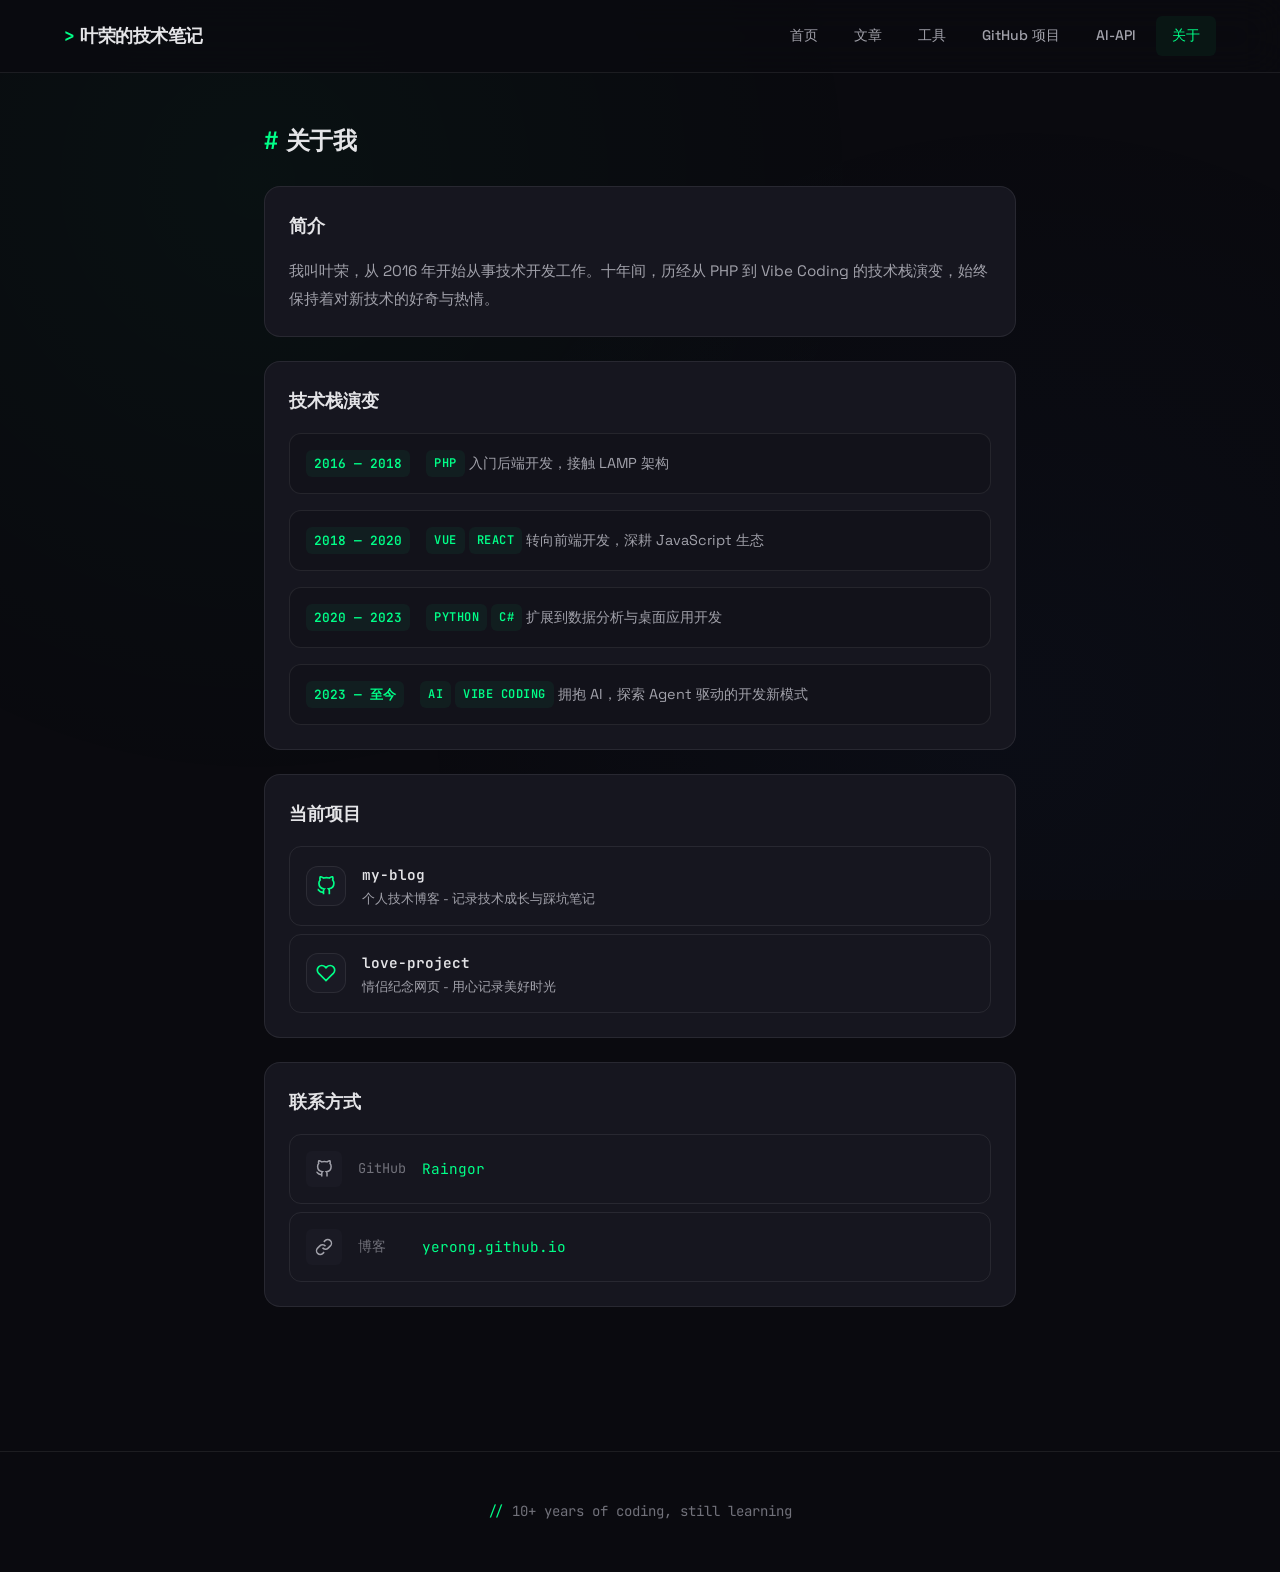
==== commit 1a33b9d0: "feat: 优化关于页面，新增时间线、项目列表和联系方式卡片组件" ====
--- a/about.html
+++ b/about.html
@@ -37,36 +37,85 @@
     <div class="container container-narrow">
       <h1 class="section-title">关于我</h1>
 
-      <div class="card" style="margin-bottom: var(--space-5);">
-        <h2 style="font-size: 20px; margin-bottom: var(--space-4);">简介</h2>
-        <p style="color: var(--color-text-secondary); line-height: 1.7;">
-          我叫叶荣，从2016年开始从事技术开发工作。历经 PHP → 前端 → Python/C# → Vibe Coding 的技术栈演变。
+      <div class="card mb-lg">
+        <h2 class="card-title">简介</h2>
+        <p class="card-text">
+          我叫叶荣，从 2016 年开始从事技术开发工作。十年间，历经从 PHP 到 Vibe Coding 的技术栈演变，始终保持着对新技术的好奇与热情。
         </p>
       </div>
 
-      <div class="card" style="margin-bottom: var(--space-5);">
-        <h2 style="font-size: 20px; margin-bottom: var(--space-4);">技术栈演变</h2>
-        <ul style="color: var(--color-text-secondary); line-height: 2;">
-          <li><strong>2016 - 2018</strong>：PHP 入门后端开发</li>
-          <li><strong>2018 - 2020</strong>：转向前端开发，学习 Vue/React</li>
-          <li><strong>2020 - 2023</strong>：扩展到 Python、C# 等语言</li>
-          <li><strong>2023 - 至今</strong>：拥抱 AI，探索 Vibe Coding</li>
-        </ul>
+      <div class="card mb-lg">
+        <h2 class="card-title">技术栈演变</h2>
+        <div class="timeline">
+          <div class="timeline-item">
+            <div class="timeline-year">2016 — 2018</div>
+            <div class="timeline-content">
+              <span class="tag">PHP</span> 入门后端开发，接触 LAMP 架构
+            </div>
+          </div>
+          <div class="timeline-item">
+            <div class="timeline-year">2018 — 2020</div>
+            <div class="timeline-content">
+              <span class="tag">Vue</span> <span class="tag">React</span> 转向前端开发，深耕 JavaScript 生态
+            </div>
+          </div>
+          <div class="timeline-item">
+            <div class="timeline-year">2020 — 2023</div>
+            <div class="timeline-content">
+              <span class="tag">Python</span> <span class="tag">C#</span> 扩展到数据分析与桌面应用开发
+            </div>
+          </div>
+          <div class="timeline-item">
+            <div class="timeline-year">2023 — 至今</div>
+            <div class="timeline-content">
+              <span class="tag">AI</span> <span class="tag">Vibe Coding</span> 拥抱 AI，探索 Agent 驱动的开发新模式
+            </div>
+          </div>
+        </div>
       </div>
 
-      <div class="card" style="margin-bottom: var(--space-5);">
-        <h2 style="font-size: 20px; margin-bottom: var(--space-4);">正在做</h2>
-        <p style="color: var(--color-text-secondary); line-height: 1.7;">
-          维护 <a href="https://github.com/yerong/love-project" style="color: var(--color-brand);">love-project</a> — 情侣纪念网页
-        </p>
+      <div class="card mb-lg">
+        <h2 class="card-title">当前项目</h2>
+        <div class="project-list">
+          <a href="https://github.com/Raingor/my-blog" target="_blank" class="project-item">
+            <div class="project-item-icon">
+              <svg width="20" height="20" viewBox="0 0 24 24" fill="none" stroke="currentColor" stroke-width="2"><path d="M9 19c-5 1.5-5-2.5-7-3m14 6v-3.87a3.37 3.37 0 0 0-.94-2.61c3.14-.35 6.44-1.54 6.44-7A5.44 5.44 0 0 0 20 4.77 5.07 5.07 0 0 0 19.91 1S18.73.65 16 2.48a13.38 13.38 0 0 0-7 0C6.27.65 5.09 1 5.09 1A5.07 5.07 0 0 0 5 4.77a5.44 5.44 0 0 0-1.5 3.78c0 5.42 3.3 6.61 6.44 7A3.37 3.37 0 0 0 9 18.13V22"></path></svg>
+            </div>
+            <div class="project-item-content">
+              <div class="project-item-title">my-blog</div>
+              <div class="project-item-desc">个人技术博客 - 记录技术成长与踩坑笔记</div>
+            </div>
+          </a>
+          <a href="https://github.com/yerong/love-project" target="_blank" class="project-item">
+            <div class="project-item-icon">
+              <svg width="20" height="20" viewBox="0 0 24 24" fill="none" stroke="currentColor" stroke-width="2"><path d="M20.84 4.61a5.5 5.5 0 0 0-7.78 0L12 5.67l-1.06-1.06a5.5 5.5 0 0 0-7.78 7.78l1.06 1.06L12 21.23l7.78-7.78 1.06-1.06a5.5 5.5 0 0 0 0-7.78z"></path></svg>
+            </div>
+            <div class="project-item-content">
+              <div class="project-item-title">love-project</div>
+              <div class="project-item-desc">情侣纪念网页 - 用心记录美好时光</div>
+            </div>
+          </a>
+        </div>
       </div>
 
       <div class="card">
-        <h2 style="font-size: 20px; margin-bottom: var(--space-4);">联系方式</h2>
-        <ul style="color: var(--color-text-secondary); line-height: 2;">
-          <li>GitHub：<a href="https://github.com/yerong" style="color: var(--color-brand);">https://github.com/yerong</a></li>
-          <li>博客：<a href="https://yerong.github.io" style="color: var(--color-brand);">https://yerong.github.io</a></li>
-        </ul>
+        <h2 class="card-title">联系方式</h2>
+        <div class="contact-list">
+          <a href="https://github.com/Raingor" target="_blank" class="contact-item">
+            <span class="contact-icon">
+              <svg width="18" height="18" viewBox="0 0 24 24" fill="none" stroke="currentColor" stroke-width="2"><path d="M9 19c-5 1.5-5-2.5-7-3m14 6v-3.87a3.37 3.37 0 0 0-.94-2.61c3.14-.35 6.44-1.54 6.44-7A5.44 5.44 0 0 0 20 4.77 5.07 5.07 0 0 0 19.91 1S18.73.65 16 2.48a13.38 13.38 0 0 0-7 0C6.27.65 5.09 1 5.09 1A5.07 5.07 0 0 0 5 4.77a5.44 5.44 0 0 0-1.5 3.78c0 5.42 3.3 6.61 6.44 7A3.37 3.37 0 0 0 9 18.13V22"></path></svg>
+            </span>
+            <span class="contact-label">GitHub</span>
+            <span class="contact-value">Raingor</span>
+          </a>
+          <a href="https://yerong.github.io" target="_blank" class="contact-item">
+            <span class="contact-icon">
+              <svg width="18" height="18" viewBox="0 0 24 24" fill="none" stroke="currentColor" stroke-width="2"><path d="M10 13a5 5 0 0 0 7.54.54l3-3a5 5 0 0 0-7.07-7.07l-1.72 1.71"></path><path d="M14 11a5 5 0 0 0-7.54-.54l-3 3a5 5 0 0 0 7.07 7.07l1.71-1.71"></path></svg>
+            </span>
+            <span class="contact-label">博客</span>
+            <span class="contact-value">yerong.github.io</span>
+          </a>
+        </div>
       </div>
     </div>
   </section>
@@ -74,7 +123,7 @@
   <!-- Footer -->
   <footer class="footer">
     <div class="container">
-      <p>Powered by 纯 HTML + CSS + JS</p>
+      <p>10+ years of coding, still learning</p>
     </div>
   </footer>
 
--- a/css/style.css
+++ b/css/style.css
@@ -332,6 +332,182 @@
   box-shadow: var(--shadow-md);
 }
 
+.card-title {
+  font-family: var(--font-display);
+  font-size: 1.125rem;
+  font-weight: 600;
+  margin-bottom: var(--space-md);
+  color: var(--color-text-primary);
+  display: flex;
+  align-items: center;
+  gap: var(--space-sm);
+}
+
+.card-text {
+  color: var(--color-text-secondary);
+  line-height: 1.8;
+  font-size: 0.95rem;
+}
+
+/* Timeline */
+.timeline {
+  display: flex;
+  flex-direction: column;
+  gap: var(--space-md);
+}
+
+.timeline-item {
+  display: flex;
+  align-items: flex-start;
+  gap: var(--space-md);
+  padding: var(--space-md);
+  border-radius: var(--radius-md);
+  background: var(--color-bg-secondary);
+  border: 1px solid var(--color-border);
+  transition: all var(--transition-base);
+}
+
+.timeline-item:hover {
+  border-color: var(--color-border-brand);
+}
+
+.timeline-year {
+  font-family: var(--font-mono);
+  font-size: 0.8rem;
+  font-weight: 600;
+  color: var(--color-brand);
+  white-space: nowrap;
+  padding: var(--space-xs) var(--space-sm);
+  background: var(--color-brand-subtle);
+  border-radius: var(--radius-sm);
+  line-height: 1.5;
+}
+
+.timeline-content {
+  font-size: 0.9rem;
+  color: var(--color-text-secondary);
+  line-height: 1.6;
+  display: flex;
+  align-items: center;
+  flex-wrap: wrap;
+  gap: var(--space-xs);
+}
+
+/* Project List */
+.project-list {
+  display: flex;
+  flex-direction: column;
+  gap: var(--space-sm);
+}
+
+.project-item {
+  display: flex;
+  align-items: center;
+  gap: var(--space-md);
+  padding: var(--space-md);
+  border-radius: var(--radius-md);
+  text-decoration: none;
+  color: inherit;
+  border: 1px solid var(--color-border);
+  transition: all var(--transition-base);
+}
+
+.project-item:hover {
+  border-color: var(--color-brand);
+  background: var(--color-bg-hover);
+}
+
+.project-item-icon {
+  width: 40px;
+  height: 40px;
+  border-radius: var(--radius-md);
+  background: var(--color-bg-tertiary);
+  display: flex;
+  align-items: center;
+  justify-content: center;
+  color: var(--color-brand);
+  flex-shrink: 0;
+  border: 1px solid var(--color-border);
+}
+
+.project-item:hover .project-item-icon {
+  background: var(--color-brand);
+  color: var(--color-bg-primary);
+  border-color: var(--color-brand);
+}
+
+.project-item-content {
+  flex: 1;
+  min-width: 0;
+}
+
+.project-item-title {
+  font-size: 0.9rem;
+  font-weight: 600;
+  color: var(--color-text-primary);
+  margin-bottom: 2px;
+  font-family: var(--font-mono);
+}
+
+.project-item-desc {
+  font-size: 0.8rem;
+  color: var(--color-text-secondary);
+  line-height: 1.5;
+}
+
+/* Contact List */
+.contact-list {
+  display: flex;
+  flex-direction: column;
+  gap: var(--space-sm);
+}
+
+.contact-item {
+  display: flex;
+  align-items: center;
+  gap: var(--space-md);
+  padding: var(--space-md);
+  border-radius: var(--radius-md);
+  text-decoration: none;
+  color: inherit;
+  border: 1px solid var(--color-border);
+  transition: all var(--transition-base);
+}
+
+.contact-item:hover {
+  border-color: var(--color-brand);
+  background: var(--color-bg-hover);
+}
+
+.contact-icon {
+  width: 36px;
+  height: 36px;
+  border-radius: var(--radius-sm);
+  background: var(--color-bg-tertiary);
+  display: flex;
+  align-items: center;
+  justify-content: center;
+  color: var(--color-text-secondary);
+  flex-shrink: 0;
+}
+
+.contact-item:hover .contact-icon {
+  color: var(--color-brand);
+}
+
+.contact-label {
+  font-size: 0.85rem;
+  color: var(--color-text-muted);
+  font-family: var(--font-mono);
+  min-width: 48px;
+}
+
+.contact-value {
+  font-size: 0.9rem;
+  color: var(--color-brand);
+  font-family: var(--font-mono);
+}
+
 /* ========================================
    Article Cards
    ======================================== */
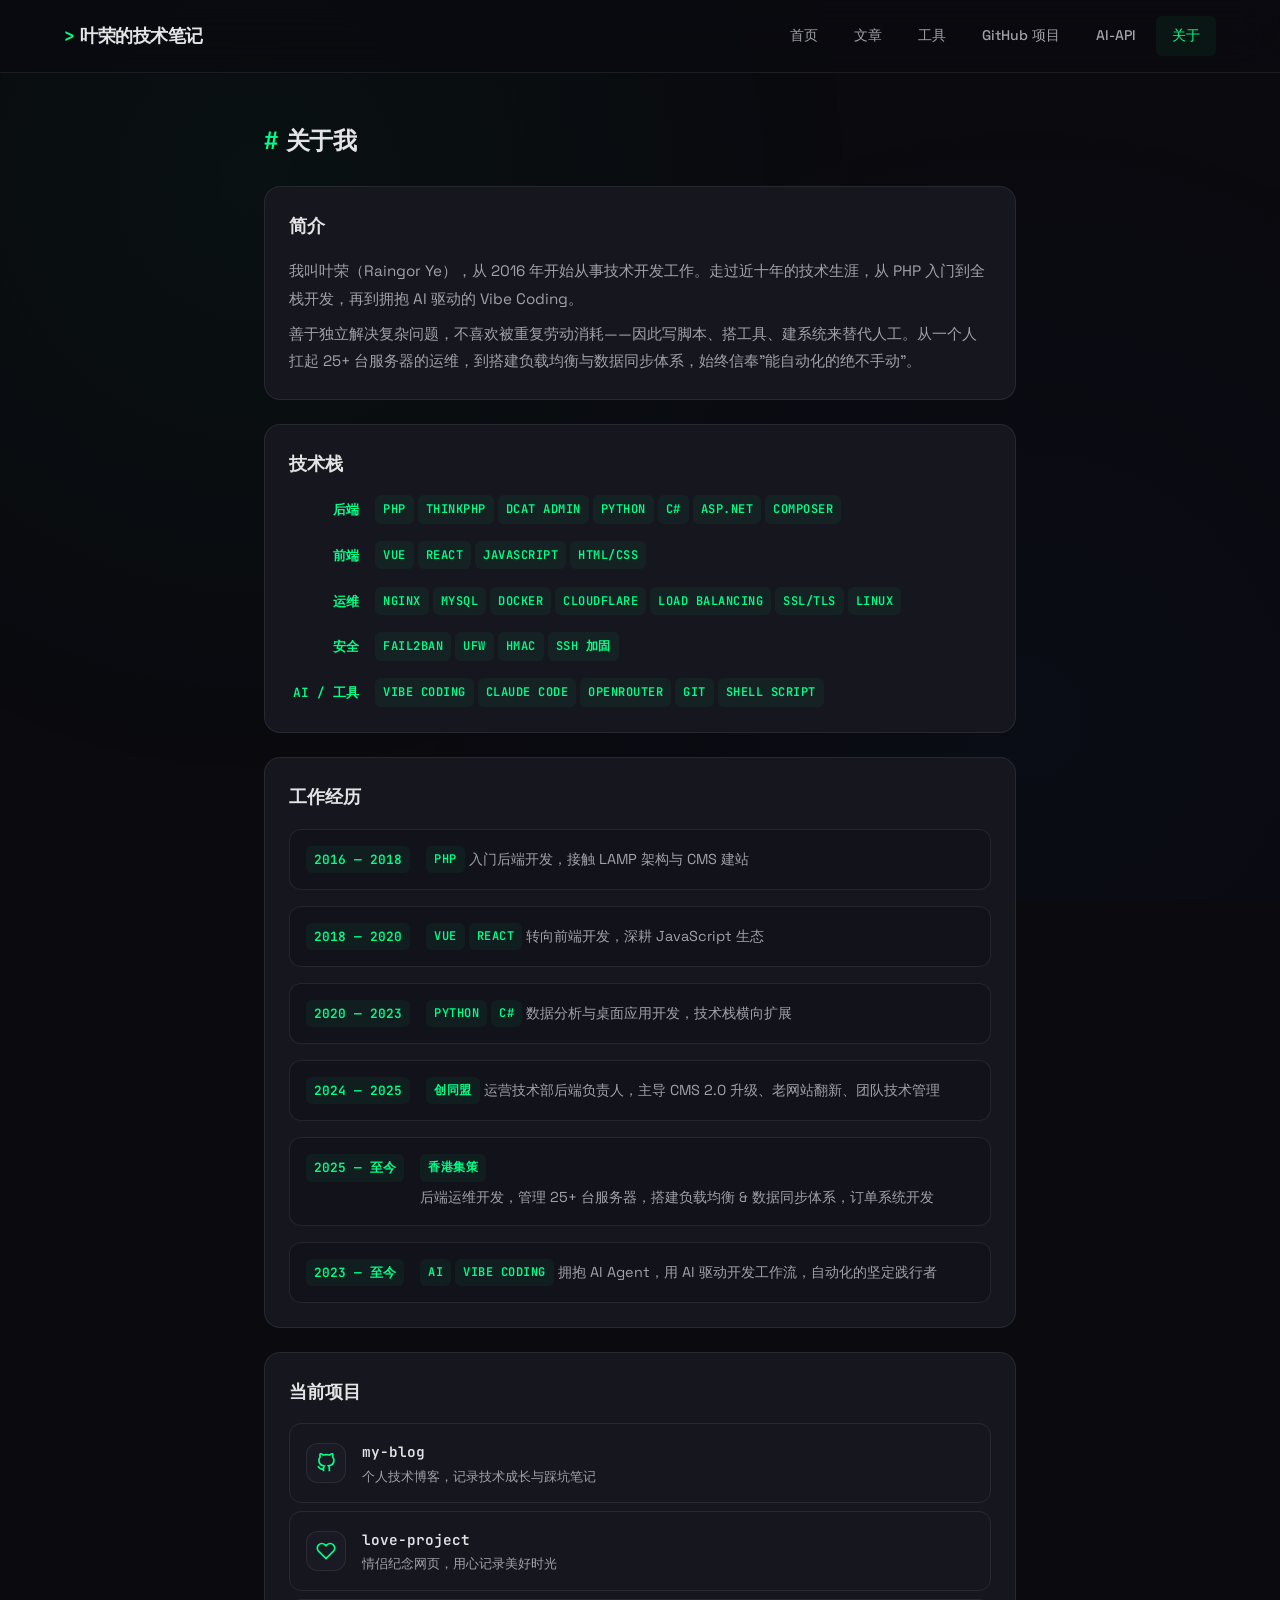
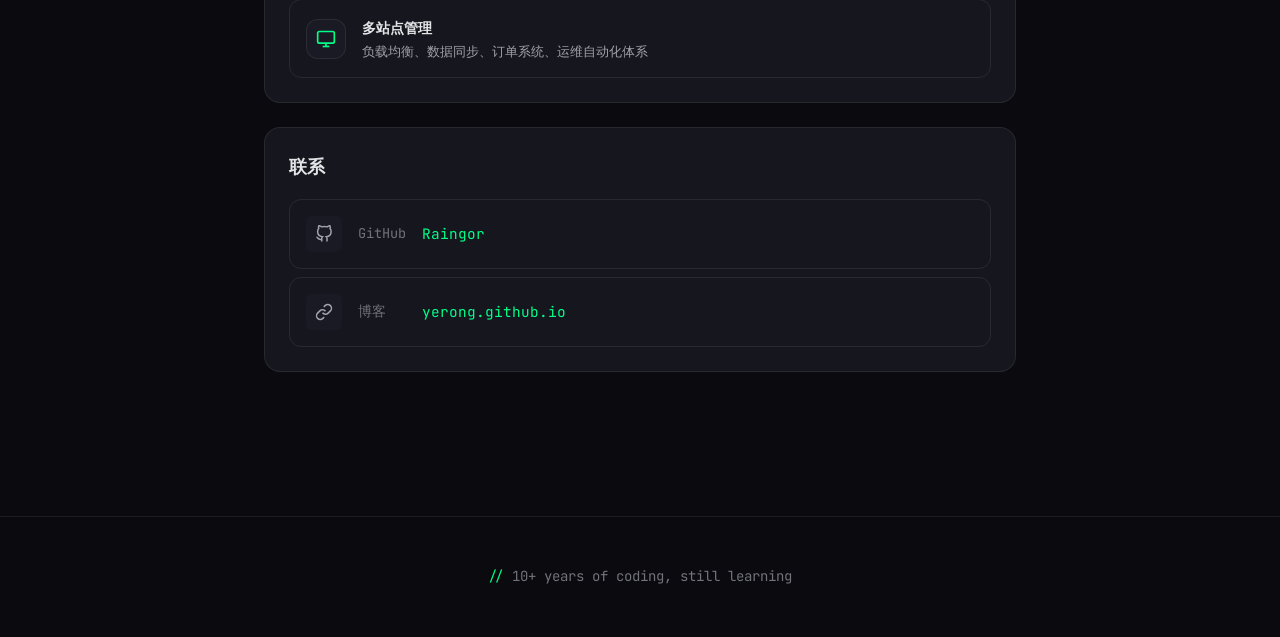
==== commit 5214b639: "feat: 根据笔记文档丰富关于页面，新增技术栈矩阵、工作经历时间线、当前项目展示" ====
--- a/about.html
+++ b/about.html
@@ -40,17 +40,78 @@
       <div class="card mb-lg">
         <h2 class="card-title">简介</h2>
         <p class="card-text">
-          我叫叶荣，从 2016 年开始从事技术开发工作。十年间，历经从 PHP 到 Vibe Coding 的技术栈演变，始终保持着对新技术的好奇与热情。
+          我叫叶荣（Raingor Ye），从 2016 年开始从事技术开发工作。走过近十年的技术生涯，从 PHP 入门到全栈开发，再到拥抱 AI 驱动的 Vibe Coding。
         </p>
-      </div>
-
-      <div class="card mb-lg">
-        <h2 class="card-title">技术栈演变</h2>
+        <p class="card-text mt-sm">
+          善于独立解决复杂问题，不喜欢被重复劳动消耗——因此写脚本、搭工具、建系统来替代人工。从一个人扛起 25+ 台服务器的运维，到搭建负载均衡与数据同步体系，始终信奉"能自动化的绝不手动"。
+        </p>
+      </div>
+
+      <div class="card mb-lg">
+        <h2 class="card-title">技术栈</h2>
+        <div class="skills-grid">
+          <div class="skill-group">
+            <div class="skill-group-label">后端</div>
+            <div class="skill-tags">
+              <span class="tag">PHP</span>
+              <span class="tag">ThinkPHP</span>
+              <span class="tag">Dcat Admin</span>
+              <span class="tag">Python</span>
+              <span class="tag">C#</span>
+              <span class="tag">ASP.NET</span>
+              <span class="tag">Composer</span>
+            </div>
+          </div>
+          <div class="skill-group">
+            <div class="skill-group-label">前端</div>
+            <div class="skill-tags">
+              <span class="tag">Vue</span>
+              <span class="tag">React</span>
+              <span class="tag">JavaScript</span>
+              <span class="tag">HTML/CSS</span>
+            </div>
+          </div>
+          <div class="skill-group">
+            <div class="skill-group-label">运维</div>
+            <div class="skill-tags">
+              <span class="tag">Nginx</span>
+              <span class="tag">MySQL</span>
+              <span class="tag">Docker</span>
+              <span class="tag">Cloudflare</span>
+              <span class="tag">Load Balancing</span>
+              <span class="tag">SSL/TLS</span>
+              <span class="tag">Linux</span>
+            </div>
+          </div>
+          <div class="skill-group">
+            <div class="skill-group-label">安全</div>
+            <div class="skill-tags">
+              <span class="tag">Fail2ban</span>
+              <span class="tag">UFW</span>
+              <span class="tag">HMAC</span>
+              <span class="tag">SSH 加固</span>
+            </div>
+          </div>
+          <div class="skill-group">
+            <div class="skill-group-label">AI / 工具</div>
+            <div class="skill-tags">
+              <span class="tag">Vibe Coding</span>
+              <span class="tag">Claude Code</span>
+              <span class="tag">OpenRouter</span>
+              <span class="tag">Git</span>
+              <span class="tag">Shell Script</span>
+            </div>
+          </div>
+        </div>
+      </div>
+
+      <div class="card mb-lg">
+        <h2 class="card-title">工作经历</h2>
         <div class="timeline">
           <div class="timeline-item">
             <div class="timeline-year">2016 — 2018</div>
             <div class="timeline-content">
-              <span class="tag">PHP</span> 入门后端开发，接触 LAMP 架构
+              <span class="tag">PHP</span> 入门后端开发，接触 LAMP 架构与 CMS 建站
             </div>
           </div>
           <div class="timeline-item">
@@ -62,13 +123,25 @@
           <div class="timeline-item">
             <div class="timeline-year">2020 — 2023</div>
             <div class="timeline-content">
-              <span class="tag">Python</span> <span class="tag">C#</span> 扩展到数据分析与桌面应用开发
+              <span class="tag">Python</span> <span class="tag">C#</span> 数据分析与桌面应用开发，技术栈横向扩展
+            </div>
+          </div>
+          <div class="timeline-item">
+            <div class="timeline-year">2024 — 2025</div>
+            <div class="timeline-content">
+              <span class="tag">创同盟</span> 运营技术部后端负责人，主导 CMS 2.0 升级、老网站翻新、团队技术管理
+            </div>
+          </div>
+          <div class="timeline-item">
+            <div class="timeline-year">2025 — 至今</div>
+            <div class="timeline-content">
+              <span class="tag">香港集策</span> 后端运维开发，管理 25+ 台服务器，搭建负载均衡 & 数据同步体系，订单系统开发
             </div>
           </div>
           <div class="timeline-item">
             <div class="timeline-year">2023 — 至今</div>
             <div class="timeline-content">
-              <span class="tag">AI</span> <span class="tag">Vibe Coding</span> 拥抱 AI，探索 Agent 驱动的开发新模式
+              <span class="tag">AI</span> <span class="tag">Vibe Coding</span> 拥抱 AI Agent，用 AI 驱动开发工作流，自动化的坚定践行者
             </div>
           </div>
         </div>
@@ -83,7 +156,7 @@
             </div>
             <div class="project-item-content">
               <div class="project-item-title">my-blog</div>
-              <div class="project-item-desc">个人技术博客 - 记录技术成长与踩坑笔记</div>
+              <div class="project-item-desc">个人技术博客，记录技术成长与踩坑笔记</div>
             </div>
           </a>
           <a href="https://github.com/yerong/love-project" target="_blank" class="project-item">
@@ -92,14 +165,23 @@
             </div>
             <div class="project-item-content">
               <div class="project-item-title">love-project</div>
-              <div class="project-item-desc">情侣纪念网页 - 用心记录美好时光</div>
-            </div>
-          </a>
+              <div class="project-item-desc">情侣纪念网页，用心记录美好时光</div>
+            </div>
+          </a>
+          <div class="project-item">
+            <div class="project-item-icon" style="border-color: var(--color-border);">
+              <svg width="20" height="20" viewBox="0 0 24 24" fill="none" stroke="currentColor" stroke-width="2"><rect x="2" y="3" width="20" height="14" rx="2" ry="2"></rect><line x1="8" y1="21" x2="16" y2="21"></line><line x1="12" y1="17" x2="12" y2="21"></line></svg>
+            </div>
+            <div class="project-item-content">
+              <div class="project-item-title">多站点管理</div>
+              <div class="project-item-desc">负载均衡、数据同步、订单系统、运维自动化体系</div>
+            </div>
+          </div>
         </div>
       </div>
 
       <div class="card">
-        <h2 class="card-title">联系方式</h2>
+        <h2 class="card-title">联系</h2>
         <div class="contact-list">
           <a href="https://github.com/Raingor" target="_blank" class="contact-item">
             <span class="contact-icon">
--- a/css/style.css
+++ b/css/style.css
@@ -349,6 +349,35 @@
   font-size: 0.95rem;
 }
 
+/* Skills Grid */
+.skills-grid {
+  display: flex;
+  flex-direction: column;
+  gap: var(--space-md);
+}
+
+.skill-group {
+  display: flex;
+  align-items: flex-start;
+  gap: var(--space-md);
+}
+
+.skill-group-label {
+  font-family: var(--font-mono);
+  font-size: 0.8rem;
+  font-weight: 600;
+  color: var(--color-brand);
+  min-width: 70px;
+  padding: var(--space-xs) 0;
+  text-align: right;
+}
+
+.skill-tags {
+  display: flex;
+  flex-wrap: wrap;
+  gap: var(--space-xs);
+}
+
 /* Timeline */
 .timeline {
   display: flex;
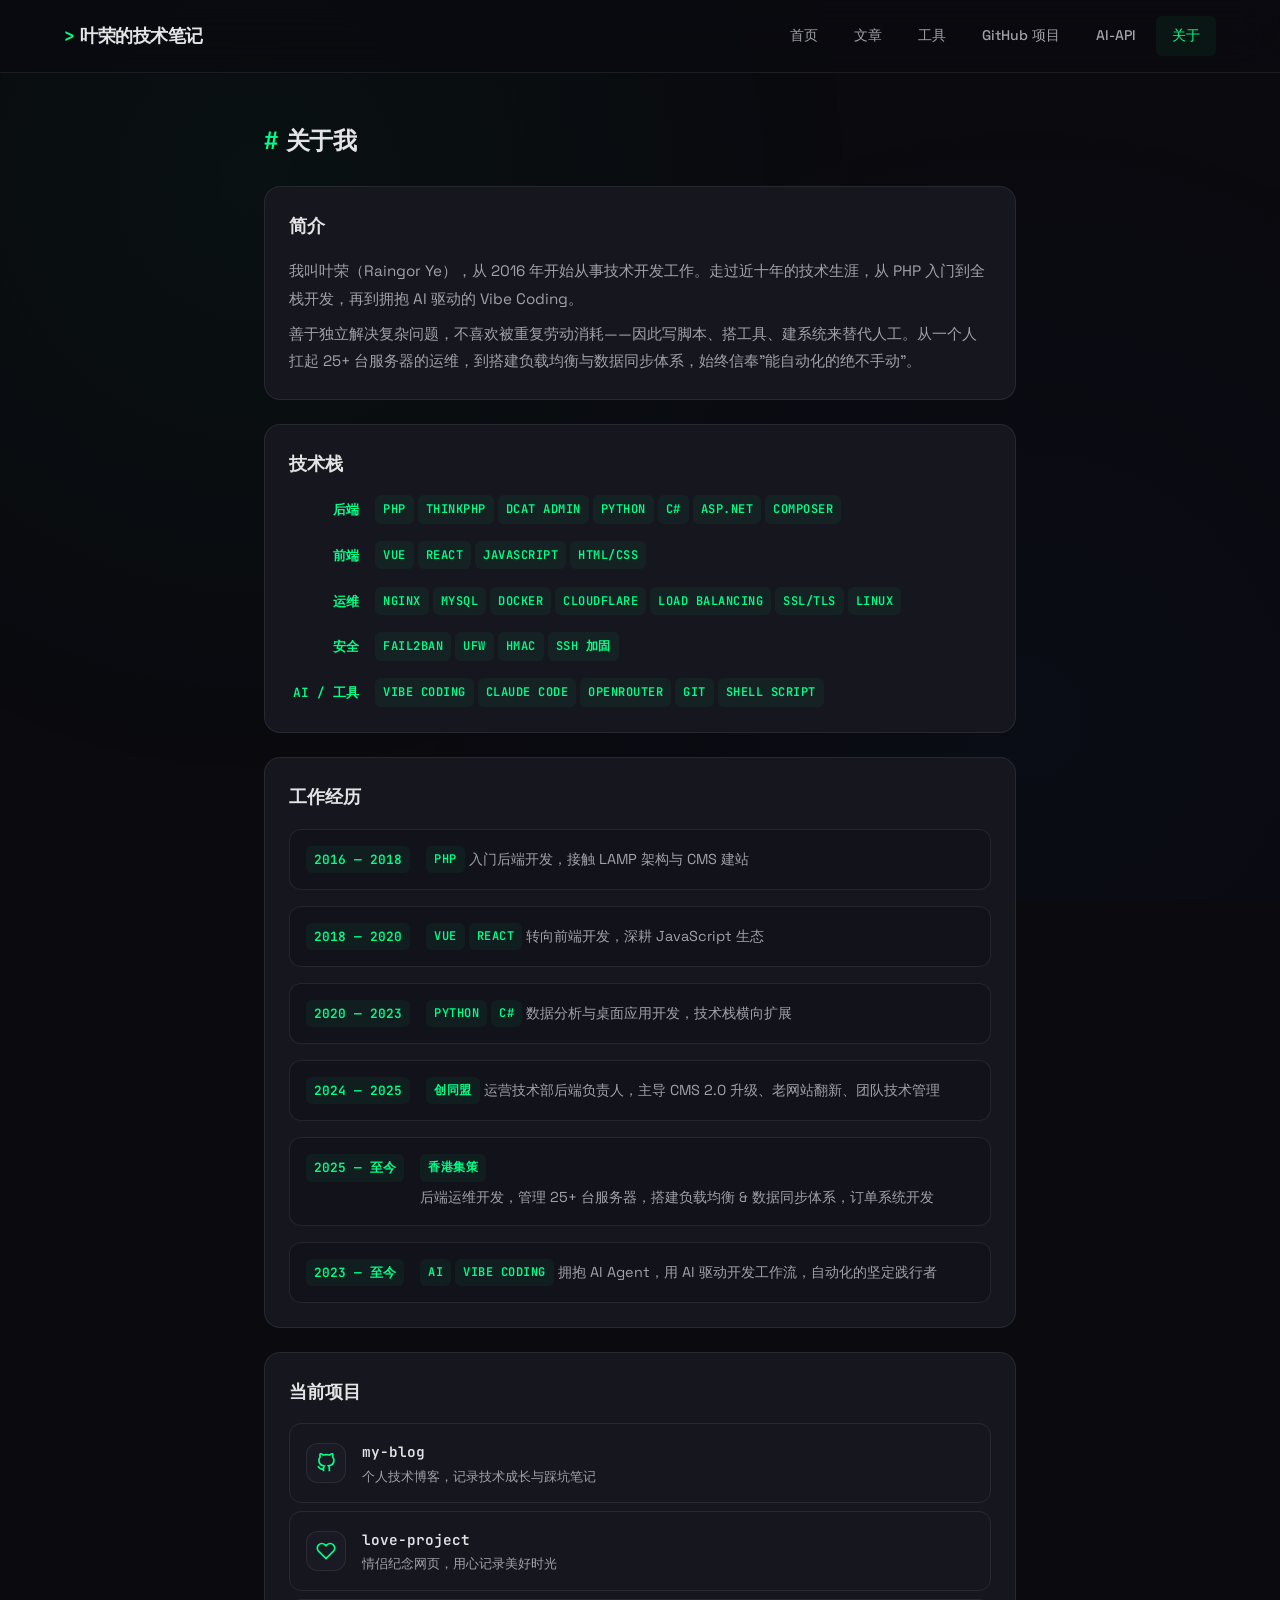
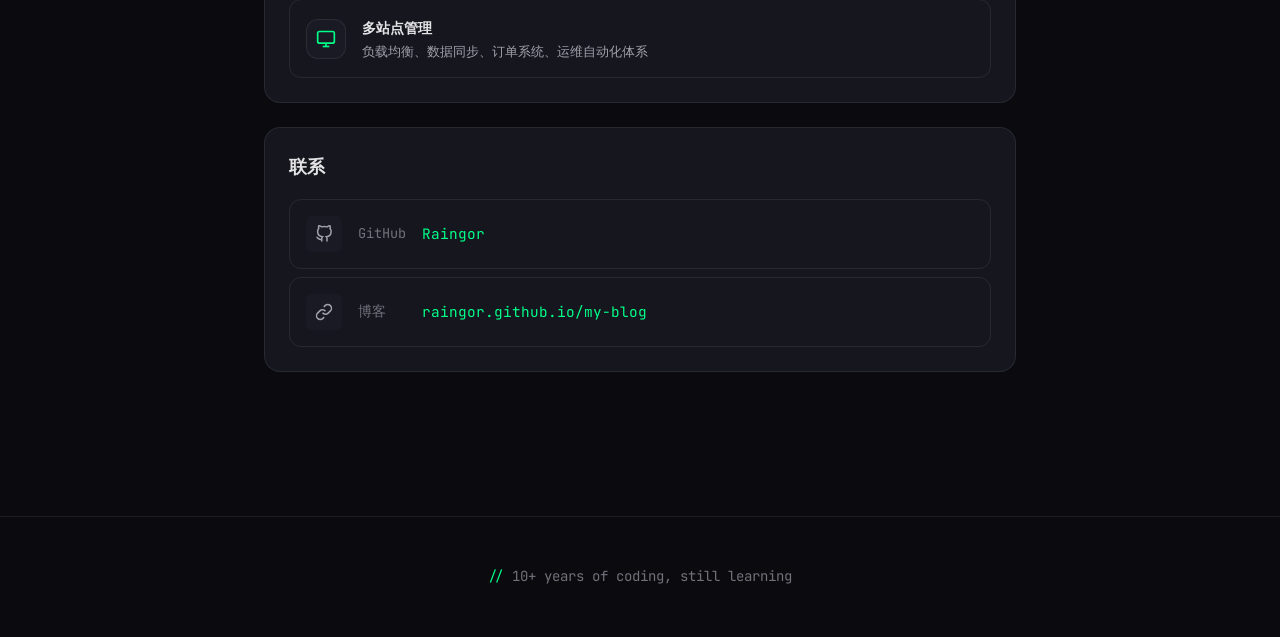
==== commit c88e5f80: "fix: 更新博客地址为 https://raingor.github.io/my-blog" ====
--- a/about.html
+++ b/about.html
@@ -150,7 +150,7 @@
       <div class="card mb-lg">
         <h2 class="card-title">当前项目</h2>
         <div class="project-list">
-          <a href="https://github.com/Raingor/my-blog" target="_blank" class="project-item">
+          <a href="https://raingor.github.io/my-blog" target="_blank" class="project-item">
             <div class="project-item-icon">
               <svg width="20" height="20" viewBox="0 0 24 24" fill="none" stroke="currentColor" stroke-width="2"><path d="M9 19c-5 1.5-5-2.5-7-3m14 6v-3.87a3.37 3.37 0 0 0-.94-2.61c3.14-.35 6.44-1.54 6.44-7A5.44 5.44 0 0 0 20 4.77 5.07 5.07 0 0 0 19.91 1S18.73.65 16 2.48a13.38 13.38 0 0 0-7 0C6.27.65 5.09 1 5.09 1A5.07 5.07 0 0 0 5 4.77a5.44 5.44 0 0 0-1.5 3.78c0 5.42 3.3 6.61 6.44 7A3.37 3.37 0 0 0 9 18.13V22"></path></svg>
             </div>
@@ -159,7 +159,7 @@
               <div class="project-item-desc">个人技术博客，记录技术成长与踩坑笔记</div>
             </div>
           </a>
-          <a href="https://github.com/yerong/love-project" target="_blank" class="project-item">
+          <a href="https://raingor.github.io/cc-timeline/" target="_blank" class="project-item">
             <div class="project-item-icon">
               <svg width="20" height="20" viewBox="0 0 24 24" fill="none" stroke="currentColor" stroke-width="2"><path d="M20.84 4.61a5.5 5.5 0 0 0-7.78 0L12 5.67l-1.06-1.06a5.5 5.5 0 0 0-7.78 7.78l1.06 1.06L12 21.23l7.78-7.78 1.06-1.06a5.5 5.5 0 0 0 0-7.78z"></path></svg>
             </div>
@@ -190,12 +190,12 @@
             <span class="contact-label">GitHub</span>
             <span class="contact-value">Raingor</span>
           </a>
-          <a href="https://yerong.github.io" target="_blank" class="contact-item">
+          <a href="https://raingor.github.io/my-blog" target="_blank" class="contact-item">
             <span class="contact-icon">
               <svg width="18" height="18" viewBox="0 0 24 24" fill="none" stroke="currentColor" stroke-width="2"><path d="M10 13a5 5 0 0 0 7.54.54l3-3a5 5 0 0 0-7.07-7.07l-1.72 1.71"></path><path d="M14 11a5 5 0 0 0-7.54-.54l-3 3a5 5 0 0 0 7.07 7.07l1.71-1.71"></path></svg>
             </span>
             <span class="contact-label">博客</span>
-            <span class="contact-value">yerong.github.io</span>
+            <span class="contact-value">raingor.github.io/my-blog</span>
           </a>
         </div>
       </div>
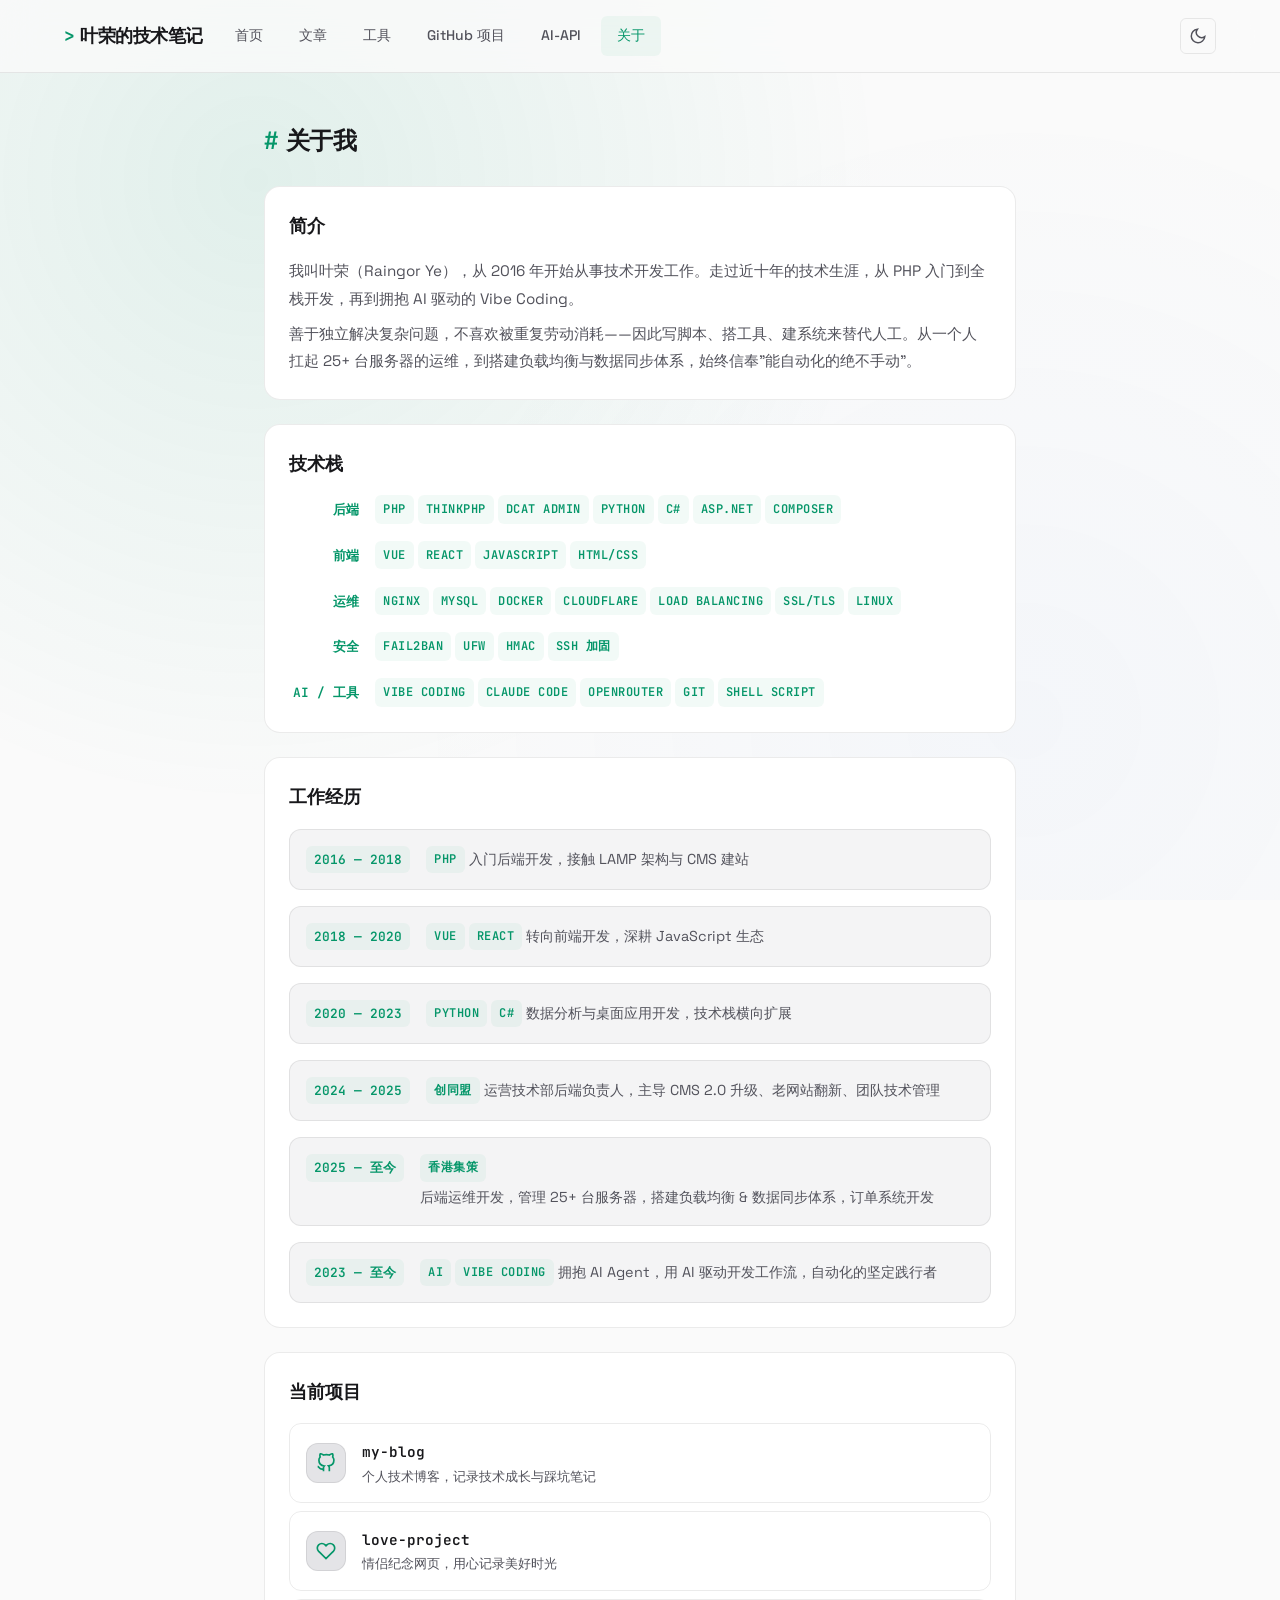
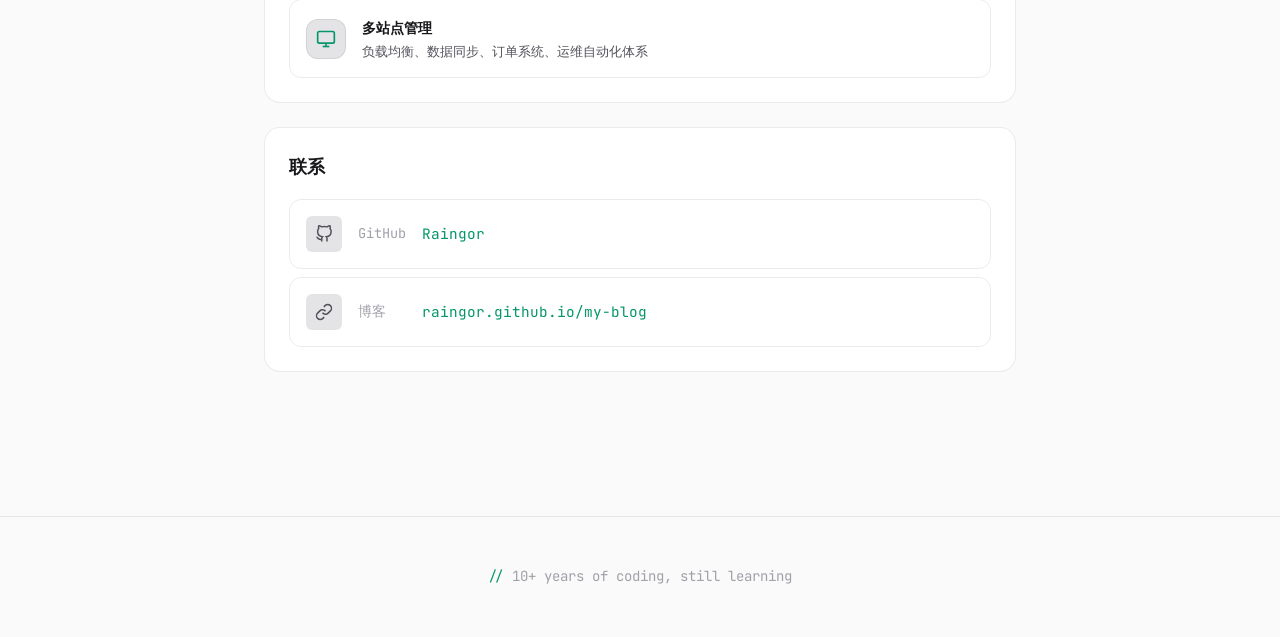
==== commit 2d146fdc: "feat: 支持深色/浅色双主题切换，所有页面增加主题切换按钮和 localStorage 持久化" ====
--- a/about.html
+++ b/about.html
@@ -13,22 +13,30 @@
   <!-- Header -->
   <header class="header">
     <div class="container header-inner">
-      <a href="index.html" class="logo">叶荣的技术笔记</a>
-      <nav class="nav">
-        <a href="index.html">首页</a>
-        <a href="blog.html">文章</a>
-        <a href="tools.html">工具</a>
-        <a href="github.html">GitHub 项目</a>
-        <a href="ai.html">AI-API</a>
-        <a href="about.html">关于</a>
-      </nav>
-      <button class="mobile-menu-btn" onclick="toggleMobileMenu()">
-        <svg width="24" height="24" viewBox="0 0 24 24" fill="none" stroke="currentColor" stroke-width="2">
-          <line x1="3" y1="6" x2="21" y2="6"></line>
-          <line x1="3" y1="12" x2="21" y2="12"></line>
-          <line x1="3" y1="18" x2="21" y2="18"></line>
-        </svg>
-      </button>
+      <div class="header-left">
+        <a href="index.html" class="logo">叶荣的技术笔记</a>
+        <nav class="nav">
+          <a href="index.html">首页</a>
+          <a href="blog.html">文章</a>
+          <a href="tools.html">工具</a>
+          <a href="github.html">GitHub 项目</a>
+          <a href="ai.html">AI-API</a>
+          <a href="about.html">关于</a>
+        </nav>
+      </div>
+      <div class="header-right">
+        <button class="theme-toggle" onclick="toggleTheme()" title="切换主题">
+          <svg class="moon-icon" width="18" height="18" viewBox="0 0 24 24" fill="none" stroke="currentColor" stroke-width="2"><path d="M21 12.79A9 9 0 1 1 11.21 3 7 7 0 0 0 21 12.79z"></path></svg>
+          <svg class="sun-icon" width="18" height="18" viewBox="0 0 24 24" fill="none" stroke="currentColor" stroke-width="2"><circle cx="12" cy="12" r="5"></circle><line x1="12" y1="1" x2="12" y2="3"></line><line x1="12" y1="21" x2="12" y2="23"></line><line x1="4.22" y1="4.22" x2="5.64" y2="5.64"></line><line x1="18.36" y1="18.36" x2="19.78" y2="19.78"></line><line x1="1" y1="12" x2="3" y2="12"></line><line x1="21" y1="12" x2="23" y2="12"></line><line x1="4.22" y1="19.78" x2="5.64" y2="18.36"></line><line x1="18.36" y1="5.64" x2="19.78" y2="4.22"></line></svg>
+        </button>
+        <button class="mobile-menu-btn" onclick="toggleMobileMenu()">
+          <svg width="24" height="24" viewBox="0 0 24 24" fill="none" stroke="currentColor" stroke-width="2">
+            <line x1="3" y1="6" x2="21" y2="6"></line>
+            <line x1="3" y1="12" x2="21" y2="12"></line>
+            <line x1="3" y1="18" x2="21" y2="18"></line>
+          </svg>
+        </button>
+      </div>
     </div>
   </header>
 
@@ -209,6 +217,7 @@
     </div>
   </footer>
 
+  <script src="js/theme.js"></script>
   <script src="js/app.js"></script>
 </body>
 </html>
--- a/css/style.css
+++ b/css/style.css
@@ -1,33 +1,39 @@
 /* ========================================
    CYBER TECH BLOG - Design System
-   现代极简主义 + 技术感 + 赛博朋克元素
+   现代极简主义 + 技术感 + 双主题支持
+   ======================================== */
+
+/* ========================================
+   Light Theme (default)
    ======================================== */
 
 :root {
-  /* Colors - Dark Theme with Neon Accents */
-  --color-bg-primary: #0a0a0f;
-  --color-bg-secondary: #12121a;
-  --color-bg-tertiary: #1a1a24;
-  --color-bg-card: #16161f;
-  --color-bg-hover: #1e1e2a;
-  
-  --color-text-primary: #e4e4e7;
-  --color-text-secondary: #a1a1aa;
-  --color-text-muted: #71717a;
-  
-  --color-brand: #00ff88;
-  --color-brand-dim: #00cc6a;
-  --color-brand-glow: rgba(0, 255, 136, 0.15);
-  --color-brand-subtle: rgba(0, 255, 136, 0.05);
+  /* Colors - Light Theme */
+  --color-bg-primary: #fafafa;
+  --color-bg-secondary: #f4f4f5;
+  --color-bg-tertiary: #e4e4e7;
+  --color-bg-card: #ffffff;
+  --color-bg-hover: #f0f0f3;
+  
+  --color-text-primary: #18181b;
+  --color-text-secondary: #52525b;
+  --color-text-muted: #a1a1aa;
+  
+  --color-brand: #059669;
+  --color-brand-dim: #047857;
+  --color-brand-glow: rgba(5, 150, 105, 0.1);
+  --color-brand-subtle: rgba(5, 150, 105, 0.05);
   
   --color-accent-blue: #3b82f6;
   --color-accent-purple: #a855f7;
   --color-accent-orange: #f97316;
   --color-accent-pink: #ec4899;
   
-  --color-border: rgba(255, 255, 255, 0.08);
-  --color-border-hover: rgba(255, 255, 255, 0.15);
-  --color-border-brand: rgba(0, 255, 136, 0.3);
+  --color-border: rgba(0, 0, 0, 0.08);
+  --color-border-hover: rgba(0, 0, 0, 0.12);
+  --color-border-brand: rgba(5, 150, 105, 0.25);
+
+  --header-bg: rgba(250, 250, 250, 0.8);
   
   /* Typography */
   --font-display: 'Space Grotesk', -apple-system, sans-serif;
@@ -52,15 +58,47 @@
   --radius-full: 9999px;
   
   /* Shadows */
+  --shadow-sm: 0 2px 8px rgba(0, 0, 0, 0.06);
+  --shadow-md: 0 4px 16px rgba(0, 0, 0, 0.08);
+  --shadow-lg: 0 8px 32px rgba(0, 0, 0, 0.1);
+  --shadow-glow: 0 0 20px rgba(5, 150, 105, 0.15);
+  
+  /* Transitions */
+  --transition-fast: 0.15s ease;
+  --transition-base: 0.25s ease;
+  --transition-slow: 0.4s ease;
+}
+
+/* ========================================
+   Dark Theme
+   ======================================== */
+
+[data-theme="dark"] {
+  --color-bg-primary: #0a0a0f;
+  --color-bg-secondary: #12121a;
+  --color-bg-tertiary: #1a1a24;
+  --color-bg-card: #16161f;
+  --color-bg-hover: #1e1e2a;
+  
+  --color-text-primary: #e4e4e7;
+  --color-text-secondary: #a1a1aa;
+  --color-text-muted: #71717a;
+  
+  --color-brand: #00ff88;
+  --color-brand-dim: #00cc6a;
+  --color-brand-glow: rgba(0, 255, 136, 0.15);
+  --color-brand-subtle: rgba(0, 255, 136, 0.05);
+  
+  --color-border: rgba(255, 255, 255, 0.08);
+  --color-border-hover: rgba(255, 255, 255, 0.15);
+  --color-border-brand: rgba(0, 255, 136, 0.3);
+
+  --header-bg: rgba(10, 10, 15, 0.8);
+  
   --shadow-sm: 0 2px 8px rgba(0, 0, 0, 0.3);
   --shadow-md: 0 4px 16px rgba(0, 0, 0, 0.4);
   --shadow-lg: 0 8px 32px rgba(0, 0, 0, 0.5);
   --shadow-glow: 0 0 20px rgba(0, 255, 136, 0.2);
-  
-  /* Transitions */
-  --transition-fast: 0.15s ease;
-  --transition-base: 0.25s ease;
-  --transition-slow: 0.4s ease;
 }
 
 /* ========================================
@@ -87,6 +125,7 @@
   -webkit-font-smoothing: antialiased;
   -moz-osx-font-smoothing: grayscale;
   overflow-x: hidden;
+  transition: background var(--transition-base), color var(--transition-base);
 }
 
 body::before {
@@ -97,7 +136,7 @@
   right: 0;
   bottom: 0;
   background: 
-    radial-gradient(circle at 20% 20%, rgba(0, 255, 136, 0.03) 0%, transparent 50%),
+    radial-gradient(circle at 20% 20%, var(--color-brand-glow) 0%, transparent 50%),
     radial-gradient(circle at 80% 80%, rgba(59, 130, 246, 0.03) 0%, transparent 50%);
   pointer-events: none;
   z-index: -1;
@@ -132,10 +171,11 @@
   position: sticky;
   top: 0;
   z-index: 100;
-  background: rgba(10, 10, 15, 0.8);
+  background: var(--header-bg);
   backdrop-filter: blur(20px);
   border-bottom: 1px solid var(--color-border);
   padding: var(--space-md) 0;
+  transition: background var(--transition-base), border-color var(--transition-base);
 }
 
 .header-inner {
@@ -143,6 +183,18 @@
   align-items: center;
   justify-content: space-between;
   gap: var(--space-lg);
+}
+
+.header-left {
+  display: flex;
+  align-items: center;
+  gap: var(--space-md);
+}
+
+.header-right {
+  display: flex;
+  align-items: center;
+  gap: var(--space-sm);
 }
 
 .logo {
@@ -198,6 +250,47 @@
 .nav a.active {
   color: var(--color-brand);
   background: var(--color-brand-subtle);
+}
+
+/* Theme Toggle */
+.theme-toggle {
+  background: none;
+  border: 1px solid var(--color-border);
+  border-radius: var(--radius-sm);
+  cursor: pointer;
+  padding: var(--space-sm);
+  color: var(--color-text-secondary);
+  display: flex;
+  align-items: center;
+  justify-content: center;
+  transition: all var(--transition-fast);
+  line-height: 1;
+}
+
+.theme-toggle:hover {
+  border-color: var(--color-brand);
+  color: var(--color-brand);
+}
+
+.theme-toggle svg {
+  width: 18px;
+  height: 18px;
+}
+
+.theme-toggle .sun-icon {
+  display: none;
+}
+
+.theme-toggle .moon-icon {
+  display: block;
+}
+
+[data-theme="dark"] .theme-toggle .sun-icon {
+  display: block;
+}
+
+[data-theme="dark"] .theme-toggle .moon-icon {
+  display: none;
 }
 
 .mobile-menu-btn {
@@ -289,7 +382,7 @@
 .btn-primary:hover {
   background: var(--color-brand-dim);
   transform: translateY(-2px);
-  box-shadow: 0 0 30px rgba(0, 255, 136, 0.3);
+  box-shadow: 0 0 30px var(--color-brand-glow);
 }
 
 .btn-secondary {
@@ -1063,6 +1156,7 @@
   color: var(--color-text-muted);
   font-size: 0.875rem;
   font-family: var(--font-mono);
+  transition: border-color var(--transition-base);
 }
 
 .footer p::before {
